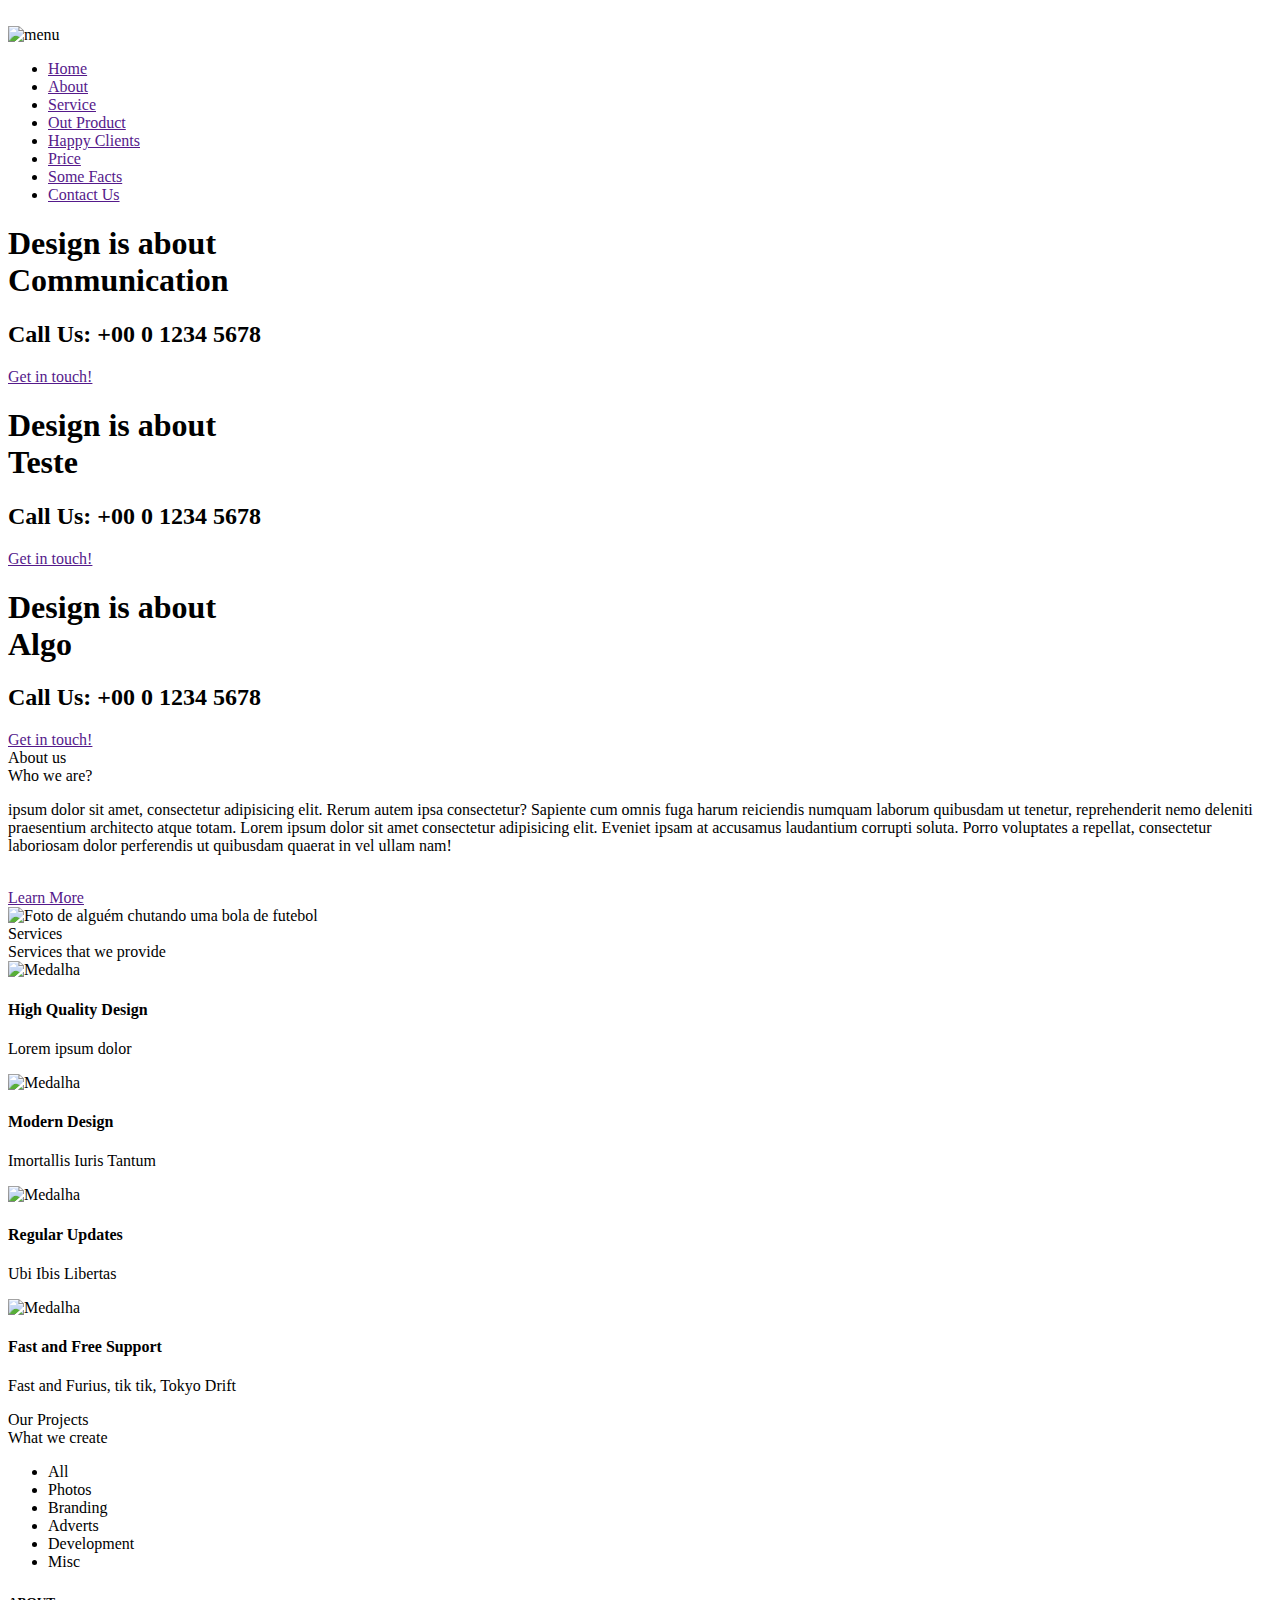
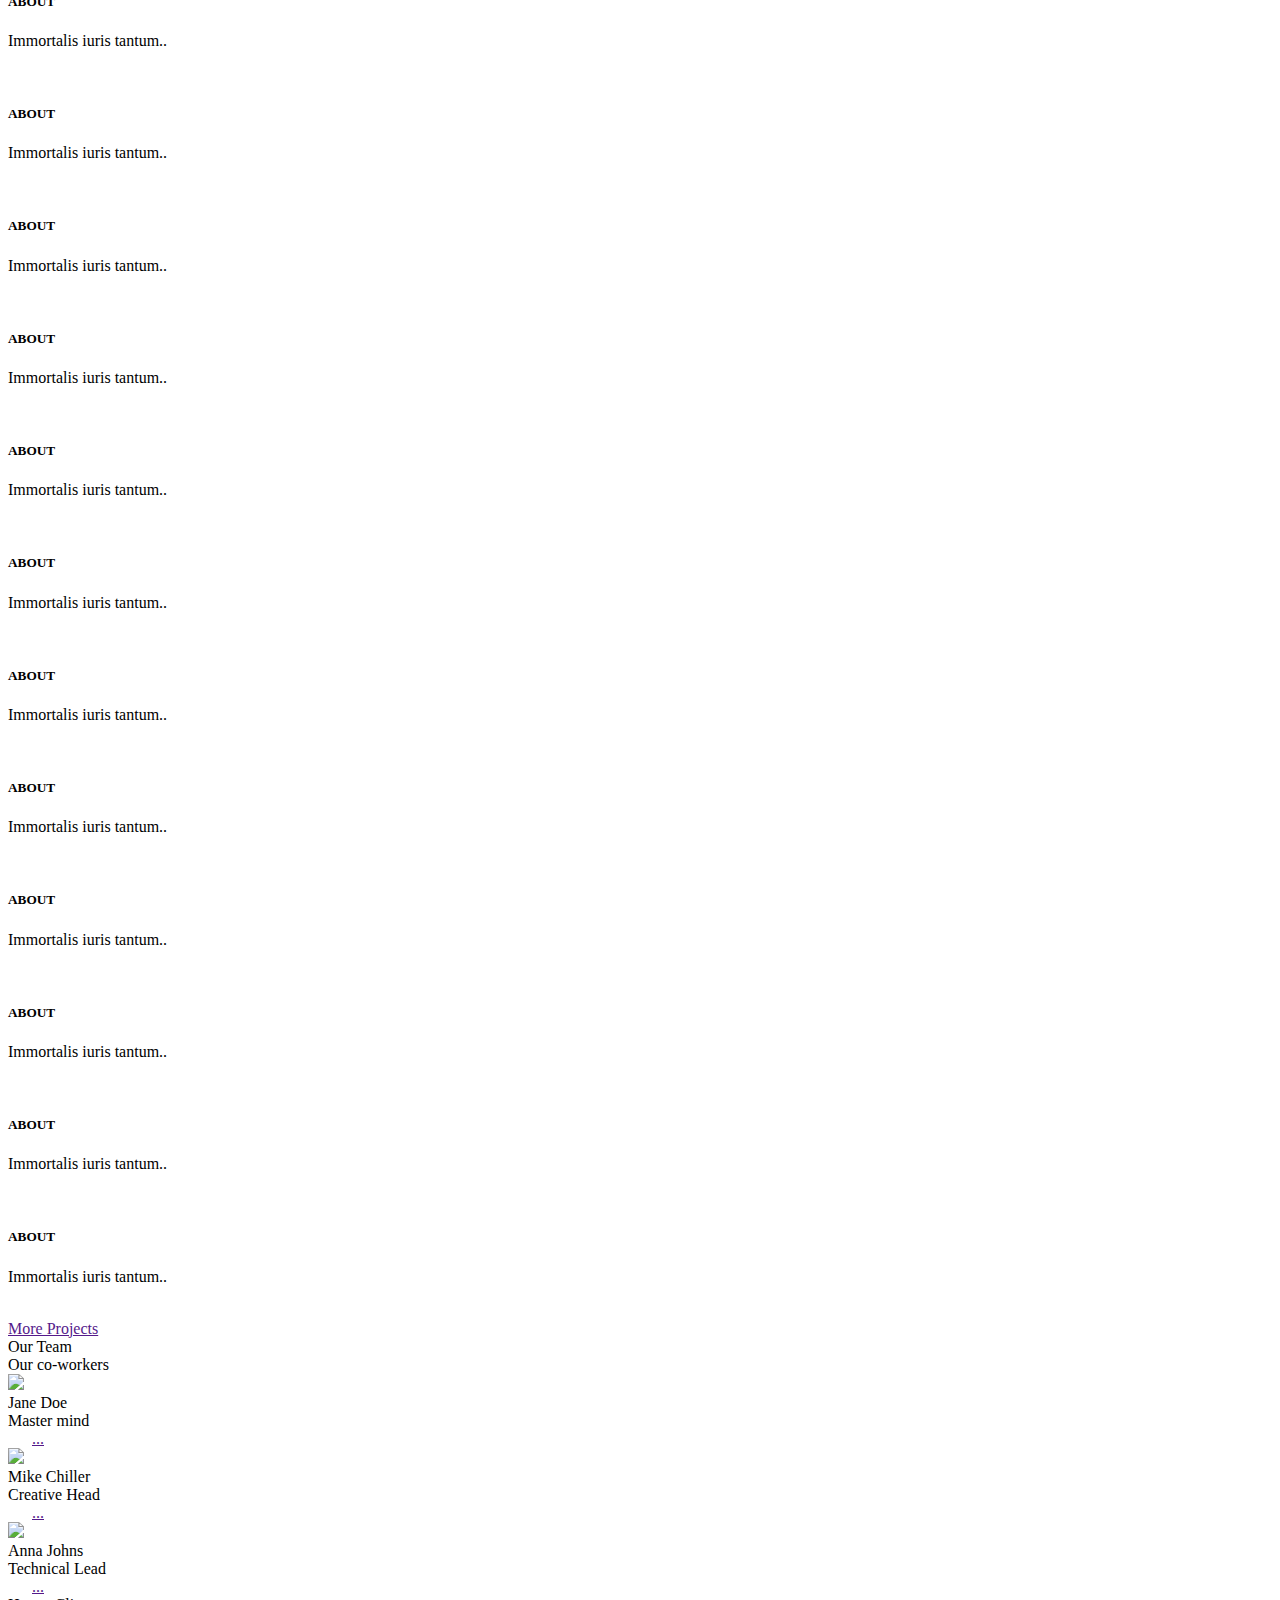
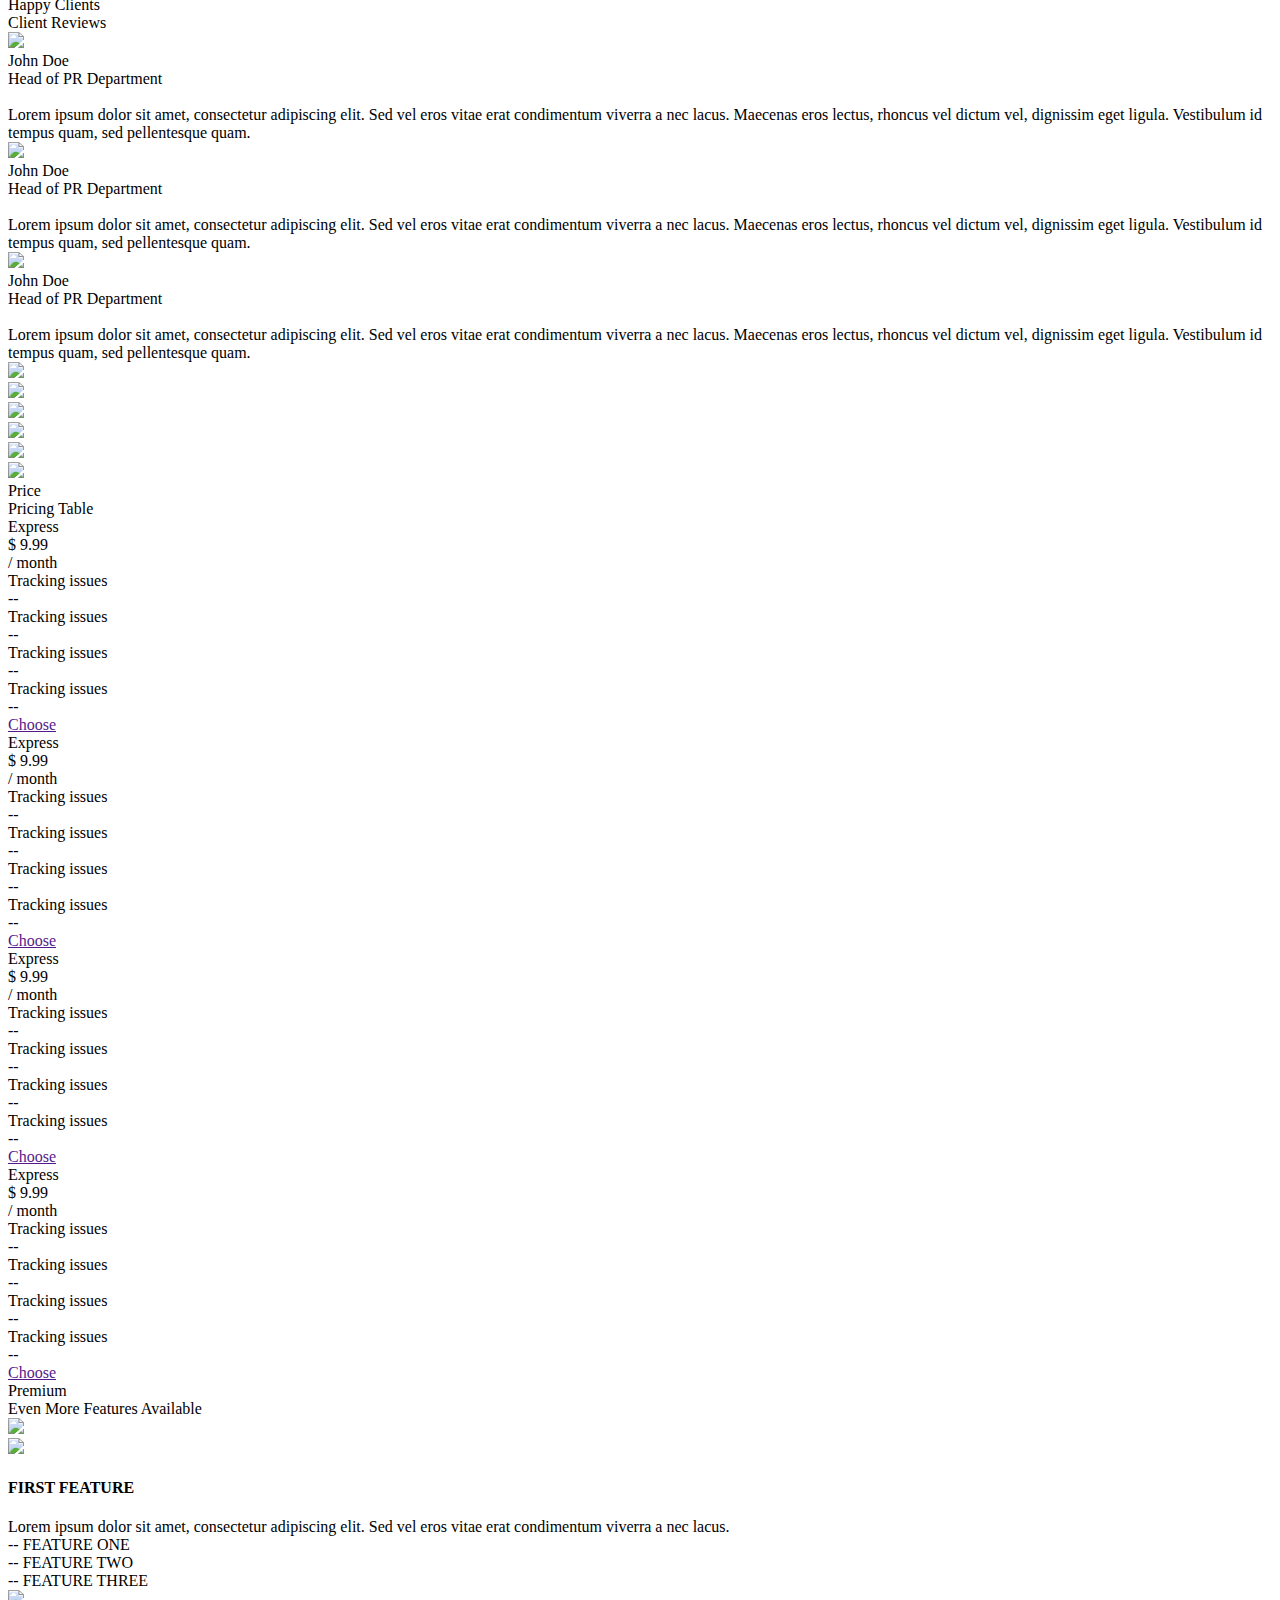
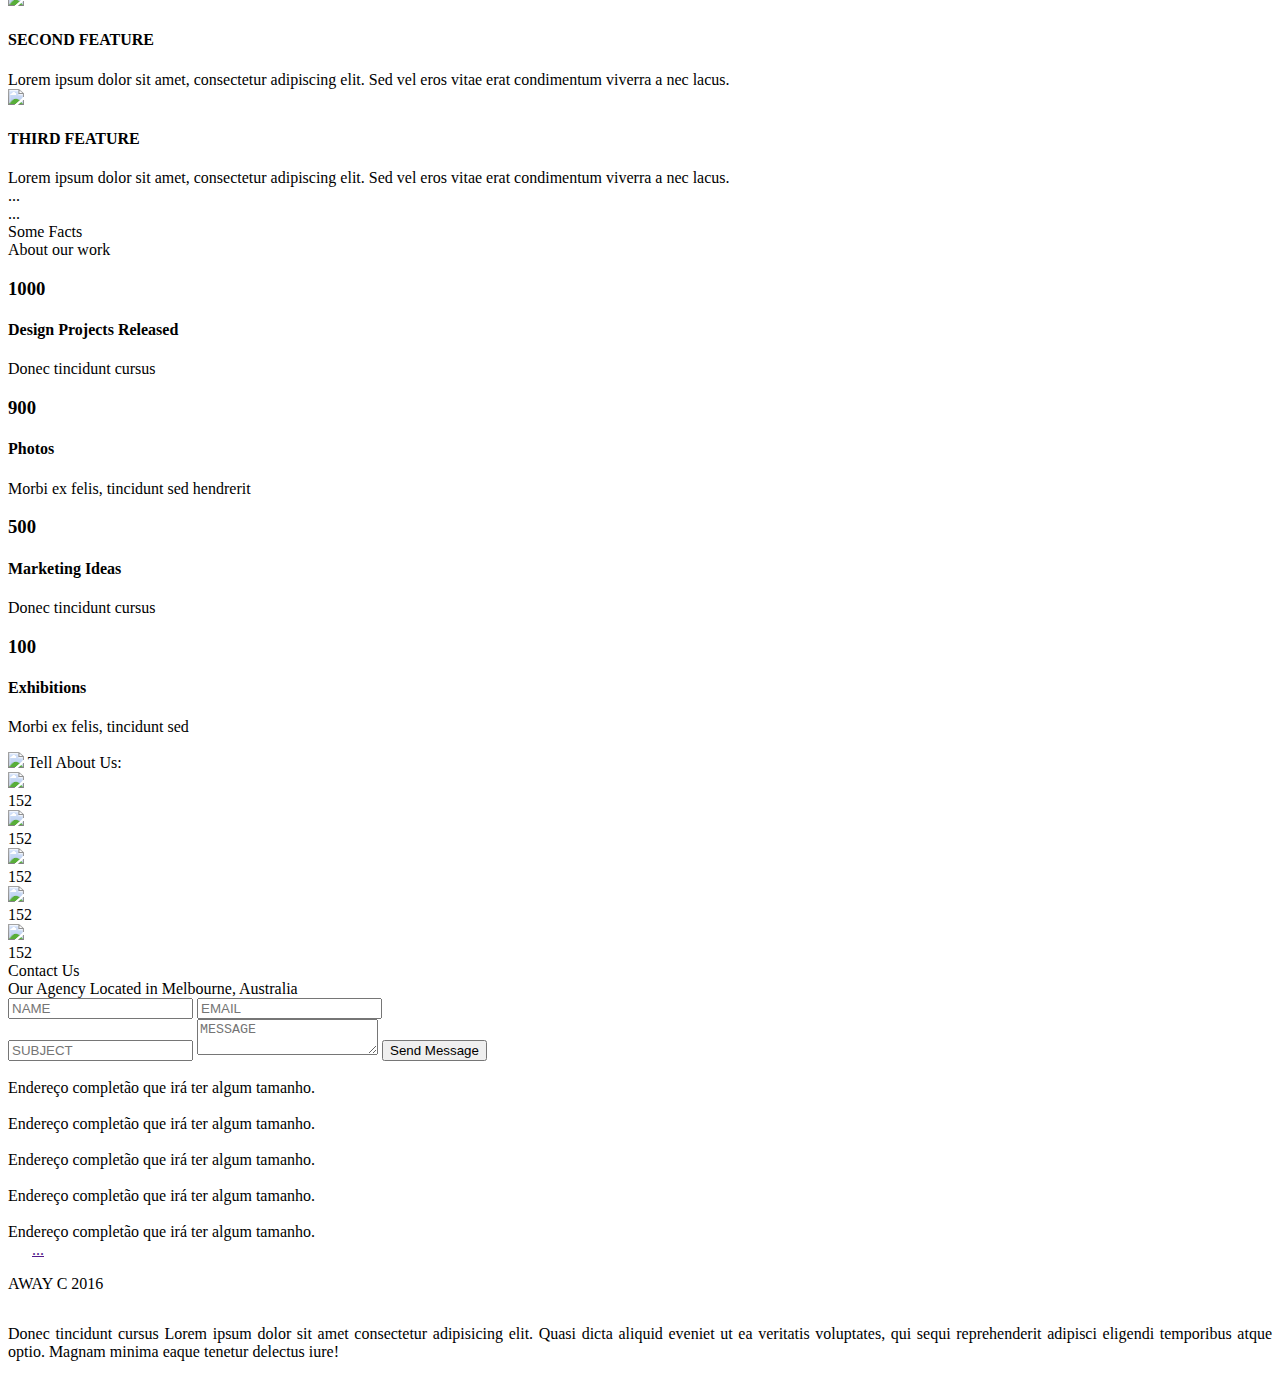
==== docs/index.html @ bd68efc0 "." ====
<!DOCTYPE html>
<html lang="PT-BR">

<head>
    <meta charset="UTF-8">
    <title>Awax</title>
    <meta name="viewport" content="width=device-width,minimum-scale=1,initial-scale=1">
    <link rel="preconnect" href="https://fonts.googleapis.com">
    <link rel="preconnect" href="https://fonts.gstatic.com" crossorigin>
    <link href="https://fonts.googleapis.com/css2?family=Montserrat:wght@300;400;600;700&display=swap" rel="stylesheet">
    <link rel="stylesheet" type="text/css" href="assets/css/style.css">
</head>

<body>

    <header>
        <div class="header">
            <div class="logo">
                <div class="logoimg">
                    <img src="assets/images/logolastofus.jpg" alt="">
                </div>
            </div>
            <div class="menu">
                <img class="menu-opener" src="assets/images/menu.png" alt="menu">
                <nav>
                    <ul>
                        <li class="active"><a href="">Home</a></li>
                        <li><a href="">About</a></li>
                        <li><a href="">Service</a></li>
                        <li><a href="">Out Product</a></li>
                        <li><a href="">Happy Clients</a></li>
                        <li><a href="">Price</a></li>
                        <li><a href="">Some Facts</a></li>
                        <li><a href="">Contact Us</a></li>
                    </ul>
                </nav>
            </div>
        </div>
    </header>

    <main>
        <section class="banner">
            <div class="sliders" style="margin-left: 0vw;">
                <div class="slide">
                    <div class="slidearea">
                        <h1>Design is about<br /><span>Communication</span></h1>
                        <h2>Call Us: +00 0 1234 5678</h2>
                        <a href="" class="button">Get in touch!</a>
                    </div>
                </div>
                <div class="slide">
                    <div class="slidearea">
                        <h1>Design is about<br /><span>Teste</span></h1>
                        <h2>Call Us: +00 0 1234 5678</h2>
                        <a href="" class="button">Get in touch!</a>
                    </div>
                </div>
                <div class="slide">
                    <div class="slidearea">
                        <h1>Design is about<br /><span>Algo</span></h1>
                        <h2>Call Us: +00 0 1234 5678</h2>
                        <a href="" class="button">Get in touch!</a>
                    </div>
                </div>
            </div>
            <div class="sliders-pointers">
                <div class="pointer active"></div>
                <div class="pointer"></div>
                <div class="pointer"></div>
            </div>
        </section>

        <section class="default light">
            <div class="section-title">About us</div>
            <div class="section-desc">Who we are?</div>
            <div class="section-body">
                <div class="section-aboutus">
                    <div class="section-aboutus--left">
                        <p>ipsum dolor sit amet, consectetur adipisicing elit. Rerum autem ipsa consectetur? Sapiente
                            cum omnis fuga harum reiciendis numquam laborum quibusdam ut tenetur, reprehenderit nemo
                            deleniti praesentium architecto atque totam. Lorem ipsum dolor sit amet consectetur
                            adipisicing elit. Eveniet ipsam at accusamus laudantium corrupti soluta. Porro voluptates a
                            repellat, consectetur laboriosam dolor perferendis ut quibusdam quaerat in vel ullam nam!
                        </p>
                        <br>
                        <a href="" class="button">Learn More</a>
                    </div>
                    <div class="section-aboutus--right">
                        <img src="midia/foto9.jpg" alt="Foto de alguém chutando uma bola de futebol">
                    </div>
                </div>
            </div>
        </section>

        <section class="default dark">
            <div class="section-title">Services</div>
            <div class="section-desc">Services that we provide</div>
            <div class="section-body">
                <div class="section-services">
                    <div class="section-service">
                        <img src="assets/images/medalha.png" alt="Medalha">
                        <h4>High Quality Design</h4>
                        <p>Lorem ipsum dolor</p>
                    </div>
                    <div class="section-service">
                        <img src="assets/images/estrela.png" alt="Medalha">
                        <h4>Modern Design</h4>
                        <p>Imortallis Iuris Tantum</p>
                    </div>
                    <div class="section-service">
                        <img src="assets/images/relogio.png" alt="Medalha">
                        <h4>Regular Updates</h4>
                        <p>Ubi Ibis Libertas</p>
                    </div>
                    <div class="section-service">
                        <img src="assets/images/balao.png" alt="Medalha">
                        <h4>Fast and Free Support</h4>
                        <p>Fast and Furius, tik tik, Tokyo Drift</p>
                    </div>
                </div>
            </div>
        </section>

        <section class="default light">
            <div class="section-title">Our Projects</div>
            <div class="section-desc">What we create</div>
            <div class="section-body">
                <div class="section-projects">
                    <div class="section-projects--filters">
                        <ul>
                            <li>All</li>
                            <li class="active">Photos</li>
                            <li>Branding</li>
                            <li>Adverts</li>
                            <li>Development</li>
                            <li>Misc</li>
                        </ul>
                    </div>
                    <div class="section-projects--photos">
                        <div class="section-projects--photo">
                            <div class="section-projects--photoarea">
                                <div class="section-projects--photoinfo">
                                    <h5>ABOUT</h5>
                                    <p>Immortalis iuris tantum..</p>
                                </div>
                                <img src="midia/foto1.jpg" alt="">
                            </div>
                        </div>
                        <div class="section-projects--photo">
                            <div class="section-projects--photoarea">
                                <div class="section-projects--photoinfo">
                                    <h5>ABOUT</h5>
                                    <p>Immortalis iuris tantum..</p>
                                </div>
                                <img src="midia/foto2.jpg" alt="">
                            </div>
                        </div>
                        <div class="section-projects--photo">
                            <div class="section-projects--photoarea">
                                <div class="section-projects--photoinfo">
                                    <h5>ABOUT</h5>
                                    <p>Immortalis iuris tantum..</p>
                                </div>
                                <img src="midia/foto3.jpg" alt="">
                            </div>
                        </div>
                        <div class="section-projects--photo">
                            <div class="section-projects--photoarea">
                                <div class="section-projects--photoinfo">
                                    <h5>ABOUT</h5>
                                    <p>Immortalis iuris tantum..</p>
                                </div>
                                <img src="midia/foto4.jpg" alt="">
                            </div>
                        </div>
                        <div class="section-projects--photo">
                            <div class="section-projects--photoarea">
                                <div class="section-projects--photoinfo">
                                    <h5>ABOUT</h5>
                                    <p>Immortalis iuris tantum..</p>
                                </div>
                                <img src="midia/foto5.jpg" alt="">
                            </div>
                        </div>
                        <div class="section-projects--photo">
                            <div class="section-projects--photoarea">
                                <div class="section-projects--photoinfo">
                                    <h5>ABOUT</h5>
                                    <p>Immortalis iuris tantum..</p>
                                </div>
                                <img src="midia/foto6.jpg" alt="">
                            </div>
                        </div>
                        <div class="section-projects--photo">
                            <div class="section-projects--photoarea">
                                <div class="section-projects--photoinfo">
                                    <h5>ABOUT</h5>
                                    <p>Immortalis iuris tantum..</p>
                                </div>
                                <img src="midia/foto7.jpg" alt="">
                            </div>
                        </div>
                        <div class="section-projects--photo">
                            <div class="section-projects--photoarea">
                                <div class="section-projects--photoinfo">
                                    <h5>ABOUT</h5>
                                    <p>Immortalis iuris tantum..</p>
                                </div>
                                <img src="midia/foto1.jpg" alt="">
                            </div>
                        </div>
                        <div class="section-projects--photo">
                            <div class="section-projects--photoarea">
                                <div class="section-projects--photoinfo">
                                    <h5>ABOUT</h5>
                                    <p>Immortalis iuris tantum..</p>
                                </div>
                                <img src="midia/foto2.jpg" alt="">
                            </div>
                        </div>
                        <div class="section-projects--photo">
                            <div class="section-projects--photoarea">
                                <div class="section-projects--photoinfo">
                                    <h5>ABOUT</h5>
                                    <p>Immortalis iuris tantum..</p>
                                </div>
                                <img src="midia/foto3.jpg" alt="">
                            </div>
                        </div>
                        <div class="section-projects--photo">
                            <div class="section-projects--photoarea">
                                <div class="section-projects--photoinfo">
                                    <h5>ABOUT</h5>
                                    <p>Immortalis iuris tantum..</p>
                                </div>
                                <img src="midia/foto4.jpg" alt="">
                            </div>
                        </div>
                        <div class="section-projects--photo">
                            <div class="section-projects--photoarea">
                                <div class="section-projects--photoinfo">
                                    <h5>ABOUT</h5>
                                    <p>Immortalis iuris tantum..</p>
                                </div>
                                <img src="midia/foto5.jpg" alt="">
                            </div>
                        </div>
                    </div>
                    <a href="" class="button">More Projects</a>
                </div>
            </div>
        </section>

        <section class="default dark bg-team">
            <div class="section-team-area">
                <div class="section-title">Our Team</div>
                <div class="section-desc">Our co-workers</div>
                <div class="section-body">

                    <div class="section-team">
                        <div class="sliders" style="margin-left: 0vw;">
                            <div class="slide">
                                <div class="slidearea">
                                    <img class="section-team-avatar" src="midia/mulher1.png" />
                                    <div class="section-team-name">Jane Doe</div>
                                    <div class="section-team-role">Master mind</div>
                                    <div class="section-team-social">
                                        <a href=""><img src="assets/images/facebook.png" alt=""></a>
                                        <a href=""><img src="assets/images/googleplus.png" alt=""></a>
                                        <a href=""><img src="assets/images/linkedin.png" alt=""></a>
                                        <a href=""><img src="assets/images/pinterest.png" alt=""></a>
                                        <a href=""><img src="assets/images/twitter.png" alt=""></a>
                                        <a href=""><img src="assets/images/googleplus.png" alt=""></a>
                                        <a href="">...</a>
                                    </div>
                                </div>
                            </div>
                            <div class="slide">
                                <div class="slidearea">
                                    <img class="section-team-avatar" src="midia/homem1.png" />
                                    <div class="section-team-name">Mike Chiller</div>
                                    <div class="section-team-role">Creative Head</div>
                                    <div class="section-team-social">
                                        <a href=""><img src="assets/images/facebook.png" alt=""></a>
                                        <a href=""><img src="assets/images/googleplus.png" alt=""></a>
                                        <a href=""><img src="assets/images/linkedin.png" alt=""></a>
                                        <a href=""><img src="assets/images/pinterest.png" alt=""></a>
                                        <a href=""><img src="assets/images/twitter.png" alt=""></a>
                                        <a href=""><img src="assets/images/googleplus.png" alt=""></a>
                                        <a href="">...</a>
                                    </div>
                                </div>
                            </div>
                            <div class="slide">
                                <div class="slidearea">
                                    <img class="section-team-avatar" src="midia/mulher2.png" />
                                    <div class="section-team-name">Anna Johns</div>
                                    <div class="section-team-role">Technical Lead</div>
                                    <div class="section-team-social">
                                        <a href=""><img src="assets/images/facebook.png" alt=""></a>
                                        <a href=""><img src="assets/images/googleplus.png" alt=""></a>
                                        <a href=""><img src="assets/images/linkedin.png" alt=""></a>
                                        <a href=""><img src="assets/images/pinterest.png" alt=""></a>
                                        <a href=""><img src="assets/images/twitter.png" alt=""></a>
                                        <a href=""><img src="assets/images/googleplus.png" alt=""></a>
                                        <a href="">...</a>
                                    </div>
                                </div>
                            </div>
                        </div>
                    </div>
                    <div class="sliders-pointers">
                        <div class="pointer active"></div>
                        <div class="pointer"></div>
                        <div class="pointer"></div>
                    </div>

                </div>
            </div>
        </section>

        <section class="default light testimonials">
            <div class="section-title">Happy Clients</div>
            <div class="section-desc">Client Reviews</div>
            <div class="section-body">
                <div class="section-testimonials">
                    <div class="sliders" style="margin-left: 0vw;">
                        <div class="slide">
                            <div class="slidearea">
                                <img class="section-team-avatar" src="midia/homem2.png" />
                                <div class="section-team-name">John Doe</div>
                                <div class="section-team-role">Head of PR Department</div>
                                <img src="assets/images/quote.png" alt="" class="section-testimonials--quoteimg">
                                <div class="section-testimonials--quote">Lorem ipsum dolor sit amet, consectetur adipiscing elit. Sed vel eros vitae erat condimentum viverra a nec lacus. Maecenas eros lectus, rhoncus vel dictum vel, dignissim eget ligula. Vestibulum id tempus quam, sed pellentesque quam.</div>
                            </div>
                        </div>
                        <div class="slide">
                            <div class="slidearea">
                                <img class="section-team-avatar" src="midia/homem2.png" />
                                <div class="section-team-name">John Doe</div>
                                <div class="section-team-role">Head of PR Department</div>
                                <img src="assets/images/quote.png" alt="" class="section-testimonials--quoteimg">
                                <div class="section-testimonials--quote">Lorem ipsum dolor sit amet, consectetur adipiscing elit. Sed vel eros vitae erat condimentum viverra a nec lacus. Maecenas eros lectus, rhoncus vel dictum vel, dignissim eget ligula. Vestibulum id tempus quam, sed pellentesque quam.</div>
                            </div>
                        </div>
                        <div class="slide">
                            <div class="slidearea">
                                <img class="section-team-avatar" src="midia/homem2.png" />
                                <div class="section-team-name">John Doe</div>
                                <div class="section-team-role">Head of PR Department</div>
                                <img src="assets/images/quote.png" alt="" class="section-testimonials--quoteimg">
                                <div class="section-testimonials--quote">Lorem ipsum dolor sit amet, consectetur adipiscing elit. Sed vel eros vitae erat condimentum viverra a nec lacus. Maecenas eros lectus, rhoncus vel dictum vel, dignissim eget ligula. Vestibulum id tempus quam, sed pellentesque quam.</div>
                            </div>
                        </div>
                    </div>
                    <div class="sliders-pointers">
                        <div class="pointer active"></div>
                        <div class="pointer"></div>
                        <div class="pointer"></div>
                    </div>
                </div>
            </div>
        </section>

        <section class="default section-companies">
            <div class="section-body">
                <div class="section-companies--area">
                    <div class="section-company">
                        <img src="midia/empresa1.png" />
                    </div>
                    <div class="section-company">
                        <img src="midia/empresa2.png" />
                    </div>
                    <div class="section-company">
                        <img src="midia/empresa3.png" />
                    </div>
                    <div class="section-company">
                        <img src="midia/empresa4.png" />
                    </div>
                    <div class="section-company">
                        <img src="midia/empresa5.png" />
                    </div>
                    <div class="section-company">
                        <img src="midia/empresa6.png" />
                    </div>
                </div>
            </div>
        </section>
    
        <section class="default light">
            <div class="section-title">Price</div>
            <div class="section-desc">Pricing Table</div>
            <div class="section-body">
                <div class="section-price">
                        <div class="section-price--item">
                            <div class="section-price--item-name">Express</div>
                            <div class="section-price--item-money">$ 9.99</div>
                            <div class="section-price--item-period">/ month</div>
                            <div class="section-price--item-point">Tracking issues<br/>--</div>
                            <div class="section-price--item-point">Tracking issues<br/>--</div>
                            <div class="section-price--item-point">Tracking issues<br/>--</div>
                            <div class="section-price--item-point">Tracking issues<br/>--</div>
                            <a href="" class="button button--dark">Choose</a>
                        </div>
                        <div class="section-price--item">
                            <div class="section-price--item-name">Express</div>
                            <div class="section-price--item-money">$ 9.99</div>
                            <div class="section-price--item-period">/ month</div>
                            <div class="section-price--item-point">Tracking issues<br/>--</div>
                            <div class="section-price--item-point">Tracking issues<br/>--</div>
                            <div class="section-price--item-point">Tracking issues<br/>--</div>
                            <div class="section-price--item-point">Tracking issues<br/>--</div>
                            <a href="" class="button button--dark">Choose</a>
                        </div>
                        <div class="section-price--item">
                            <div class="section-price--item-name">Express</div>
                            <div class="section-price--item-money">$ 9.99</div>
                            <div class="section-price--item-period">/ month</div>
                            <div class="section-price--item-point">Tracking issues<br/>--</div>
                            <div class="section-price--item-point">Tracking issues<br/>--</div>
                            <div class="section-price--item-point">Tracking issues<br/>--</div>
                            <div class="section-price--item-point">Tracking issues<br/>--</div>
                            <a href="" class="button button--dark">Choose</a>
                        </div>
                        <div class="section-price--item">
                            <div class="section-price--item-name">Express</div>
                            <div class="section-price--item-money">$ 9.99</div>
                            <div class="section-price--item-period">/ month</div>
                            <div class="section-price--item-point">Tracking issues<br/>--</div>
                            <div class="section-price--item-point">Tracking issues<br/>--</div>
                            <div class="section-price--item-point">Tracking issues<br/>--</div>
                            <div class="section-price--item-point">Tracking issues<br/>--</div>
                            <a href="" class="button button--dark">Choose</a>
                        </div>
                </div>
            </div>
        </section>
    
        <section class="default light premium">
            <div class="section-title">Premium</div>
            <div class="section-desc">Even More Features Available</div>
            <div class="section-body">
                <div class="section-premium">
                    <div class="sliders" style="margin-left:0;">
                        <div class="slide">
                            <div class="slidearea">
                                <div class="section-premium--left">
                                    <img src="midia/livros.png" />
                                </div>
                                <div class="section-premium--right">
                                        <div class="section-premium--item">
                                            <img src="assets/images/check.png" />
                                            <div>
                                                <h4>FIRST FEATURE</h4>
                                                Lorem ipsum dolor sit amet, consectetur adipiscing elit. Sed vel eros vitae erat condimentum viverra a nec lacus.<br/>
                                                -- FEATURE ONE<br/>
                                                -- FEATURE TWO<br/>
                                                -- FEATURE THREE
                                            </div>
                                        </div>
                                        <div class="section-premium--item">
                                            <img src="assets/images/check.png" />
                                            <div>
                                                <h4>SECOND FEATURE</h4>
                                                Lorem ipsum dolor sit amet, consectetur adipiscing elit. Sed vel eros vitae erat condimentum viverra a nec lacus.
                                            </div>
                                        </div>
                                        <div class="section-premium--item">
                                            <img src="assets/images/check.png" />
                                            <div>
                                                <h4>THIRD FEATURE</h4>
                                                Lorem ipsum dolor sit amet, consectetur adipiscing elit. Sed vel eros vitae erat condimentum viverra a nec lacus.
                                            </div>
                                        </div>
                                </div>
                            </div>
                        </div><div class="slide">
                            <div class="slidearea">
                                ...
                            </div>
                        </div><div class="slide">
                            <div class="slidearea">
                                ...
                            </div>
                        </div>
                    </div>
                    <div class="sliders-pointers">
                        <div class="pointer active"></div>
                        <div class="pointer"></div>
                        <div class="pointer"></div>
                    </div>
                </div>
            </div>
        </section>
    
        <section class="default dark">
            <div class="section-title">Some Facts</div>
            <div class="section-desc">About our work</div>
            <div class="section-body">
                <div class="section-facts">
                    <div class="section-fact">
                        <h3>1000</h3>
                        <div class="section-fact-line"></div>
                        <h4>Design Projects Released</h4>
                        <p>Donec tincidunt cursus</p>
                    </div>
                    <div class="section-fact">
                        <h3>900</h3>
                        <div class="section-fact-line"></div>
                        <h4>Photos</h4>
                        <p>Morbi ex felis, tincidunt sed hendrerit</p>
                    </div>
                    <div class="section-fact">
                        <h3>500</h3>
                        <div class="section-fact-line"></div>
                        <h4>Marketing Ideas</h4>
                        <p>Donec tincidunt cursus</p>
                    </div>
                    <div class="section-fact">
                        <h3>100</h3>
                        <div class="section-fact-line"></div>
                        <h4>Exhibitions</h4>
                        <p>Morbi ex felis, tincidunt sed</p>
                    </div>
                </div>
            </div>
        </section>
    
        <section class="section-share">
            <div class="section-share--legend">
                <img src="assets/images/share.png" />
                Tell About Us:
            </div>
            <div class="section-share--item">
                <div class="section-share--icon twitter">
                    <img src="assets/images/twitter.png" />
                </div>
                152
            </div>
            <div class="section-share--item">
                <div class="section-share--icon linkedin">
                    <img src="assets/images/linkedin.png" />
                </div>
                152
            </div>
            <div class="section-share--item">
                <div class="section-share--icon facebook">
                    <img src="assets/images/facebook.png" />
                </div>
                152
            </div>
            <div class="section-share--item">
                <div class="section-share--icon googleplus">
                    <img src="assets/images/googleplus.png" />
                </div>
                152
            </div>
            <div class="section-share--item">
                <div class="section-share--icon pinterest">
                    <img src="assets/images/pinterest.png" />
                </div>
                152
            </div>
        </section>
    
        <section class="default light">
            <div class="section-title">Contact Us</div>
            <div class="section-desc">Our Agency Located in Melbourne, Australia</div>
            <div class="section-body">
                <div class="section-contact">
                    <form method="POST">
                        <div class="section-contact--split">
                            <input type="text" name="name" placeholder="NAME" />
                            <input type="text" name="name" placeholder="EMAIL" />
                        </div>
                        <input type="text" name="name" placeholder="SUBJECT" />
                        <textarea name="message" placeholder="MESSAGE"></textarea>
                        <input type="submit" value="Send Message" class="button" />
                    </form>
                </div>
            </div>
        </section>

        <section class="section-map">
            <div class="section-map--area">
                <div class="section-map--info">
                    <div class="section-map--info-item">
                        <div class="section-map--info-item-img">
                            <img src="assets/images/carta.png" alt="">
                        </div>
                        Endereço completão que irá ter algum tamanho.
                    </div>
                    <div class="section-map--info-item">
                        <div class="section-map--info-item-img">
                            <img src="assets/images/localizacao.png" alt="">
                        </div>
                        Endereço completão que irá ter algum tamanho.
                    </div>
                    <div class="section-map--info-item">
                        <div class="section-map--info-item-img">
                            <img src="assets/images/telefone.png" alt="">
                        </div>
                        Endereço completão que irá ter algum tamanho.
                    </div>
                    <div class="section-map--info-item">
                        <div class="section-map--info-item-img">
                            <img src="assets/images/arroba.png" alt="">
                        </div>
                        Endereço completão que irá ter algum tamanho.
                    </div>
                    <div class="section-map--info-item">
                        <div class="section-map--info-item-img">
                            <img src="assets/images/web.png" alt="">
                        </div>
                        Endereço completão que irá ter algum tamanho.
                    </div>
                </div>
            </div>
        </section>

        <section class="default dark">
            <div class="section-body">
                <div class="section-facts">
                    <div class="section-fact" style="display: flex; flex-direction: column; justify-content: space-between;;">
                        <div class="section-team-social">
                            <a href=""><img src="assets/images/facebook.png" alt=""></a>
                            <a href=""><img src="assets/images/googleplus.png" alt=""></a>
                            <a href=""><img src="assets/images/linkedin.png" alt=""></a>
                            <a href=""><img src="assets/images/pinterest.png" alt=""></a>
                            <a href=""><img src="assets/images/twitter.png" alt=""></a>
                            <a href=""><img src="assets/images/googleplus.png" alt=""></a>
                            <a href="">...</a>
                        </div>
                        <p style="text-align: start;">AWAY C 2016</p>
                    </div>
                    <div class="section-fact" style="text-align: justify; align-items: center;">
                        <p>Donec tincidunt cursus Lorem ipsum dolor sit amet consectetur adipisicing elit. Quasi dicta aliquid eveniet ut ea veritatis voluptates, qui sequi reprehenderit adipisci eligendi temporibus atque optio. Magnam minima eaque tenetur delectus iure!</p>
                    </div>
                </div>
            </div>
        </section>


    </main>

    <footer>

    </footer>

</body>

</html>
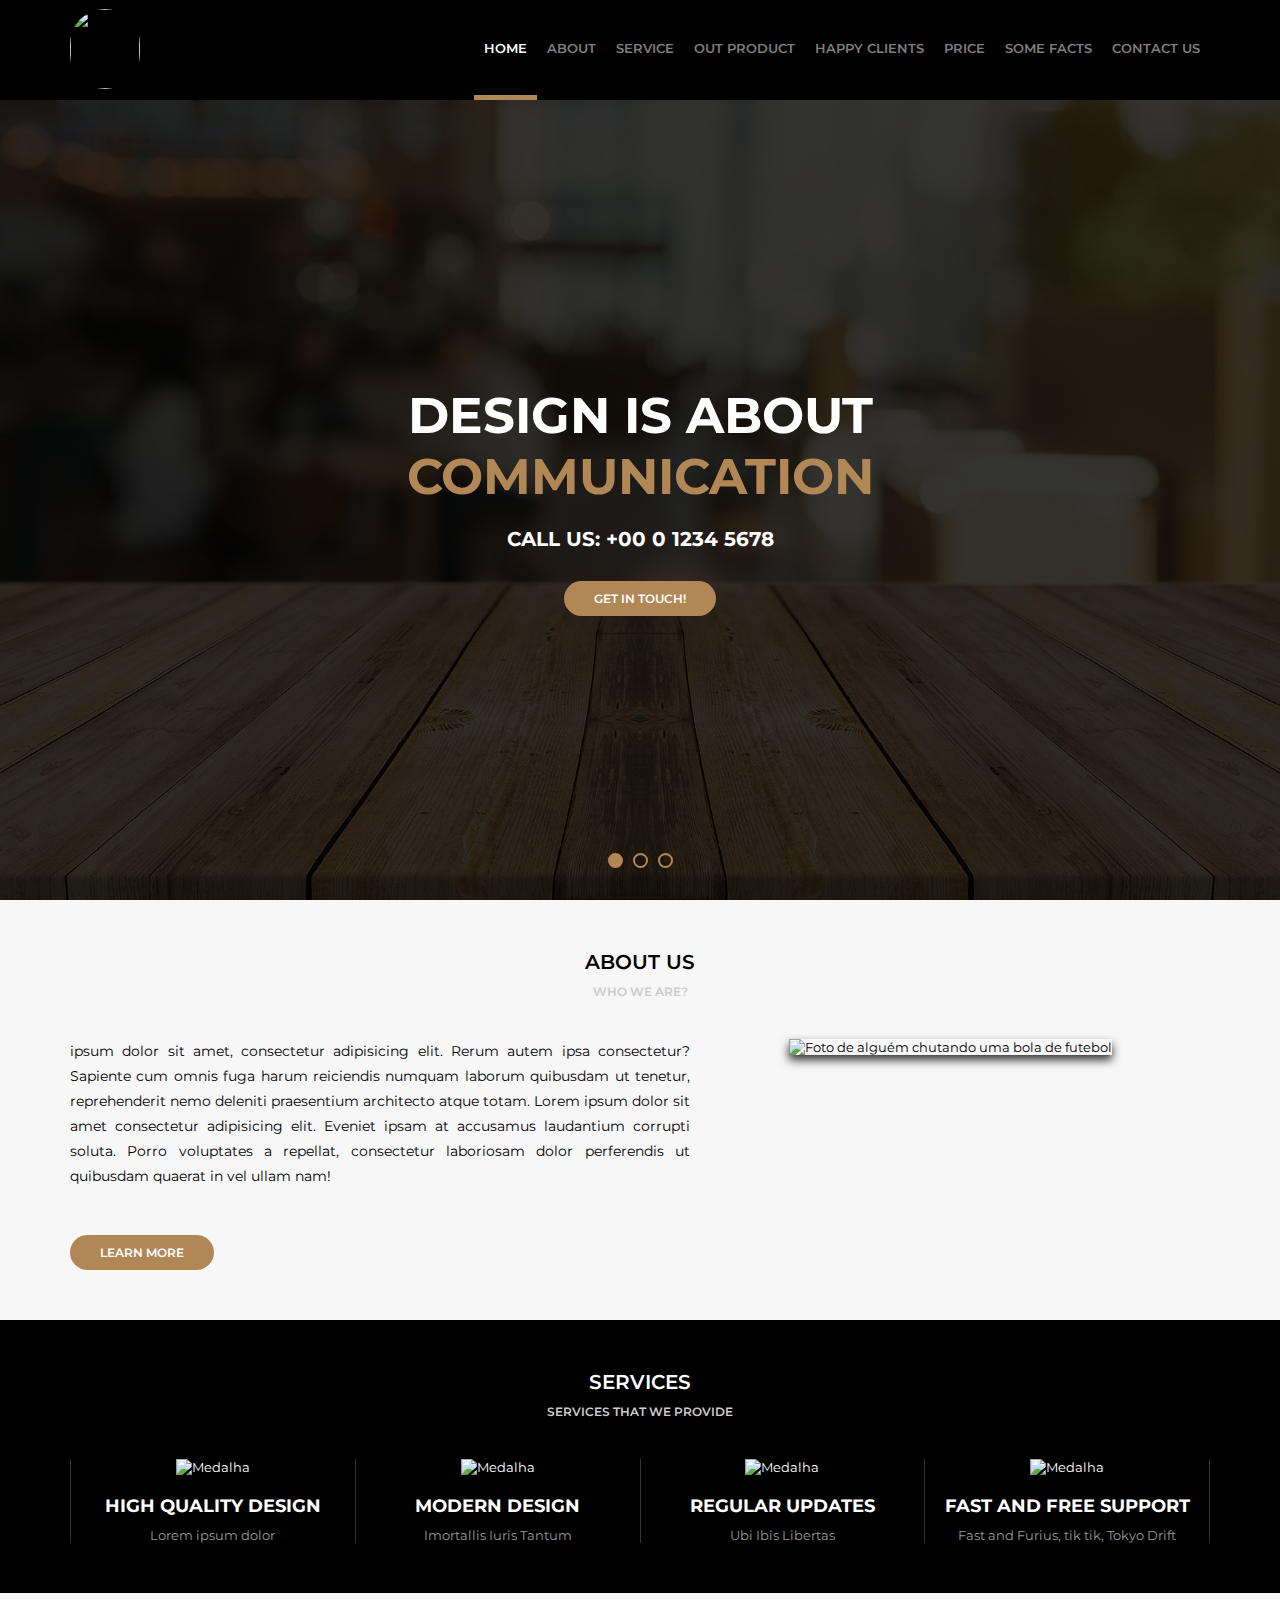
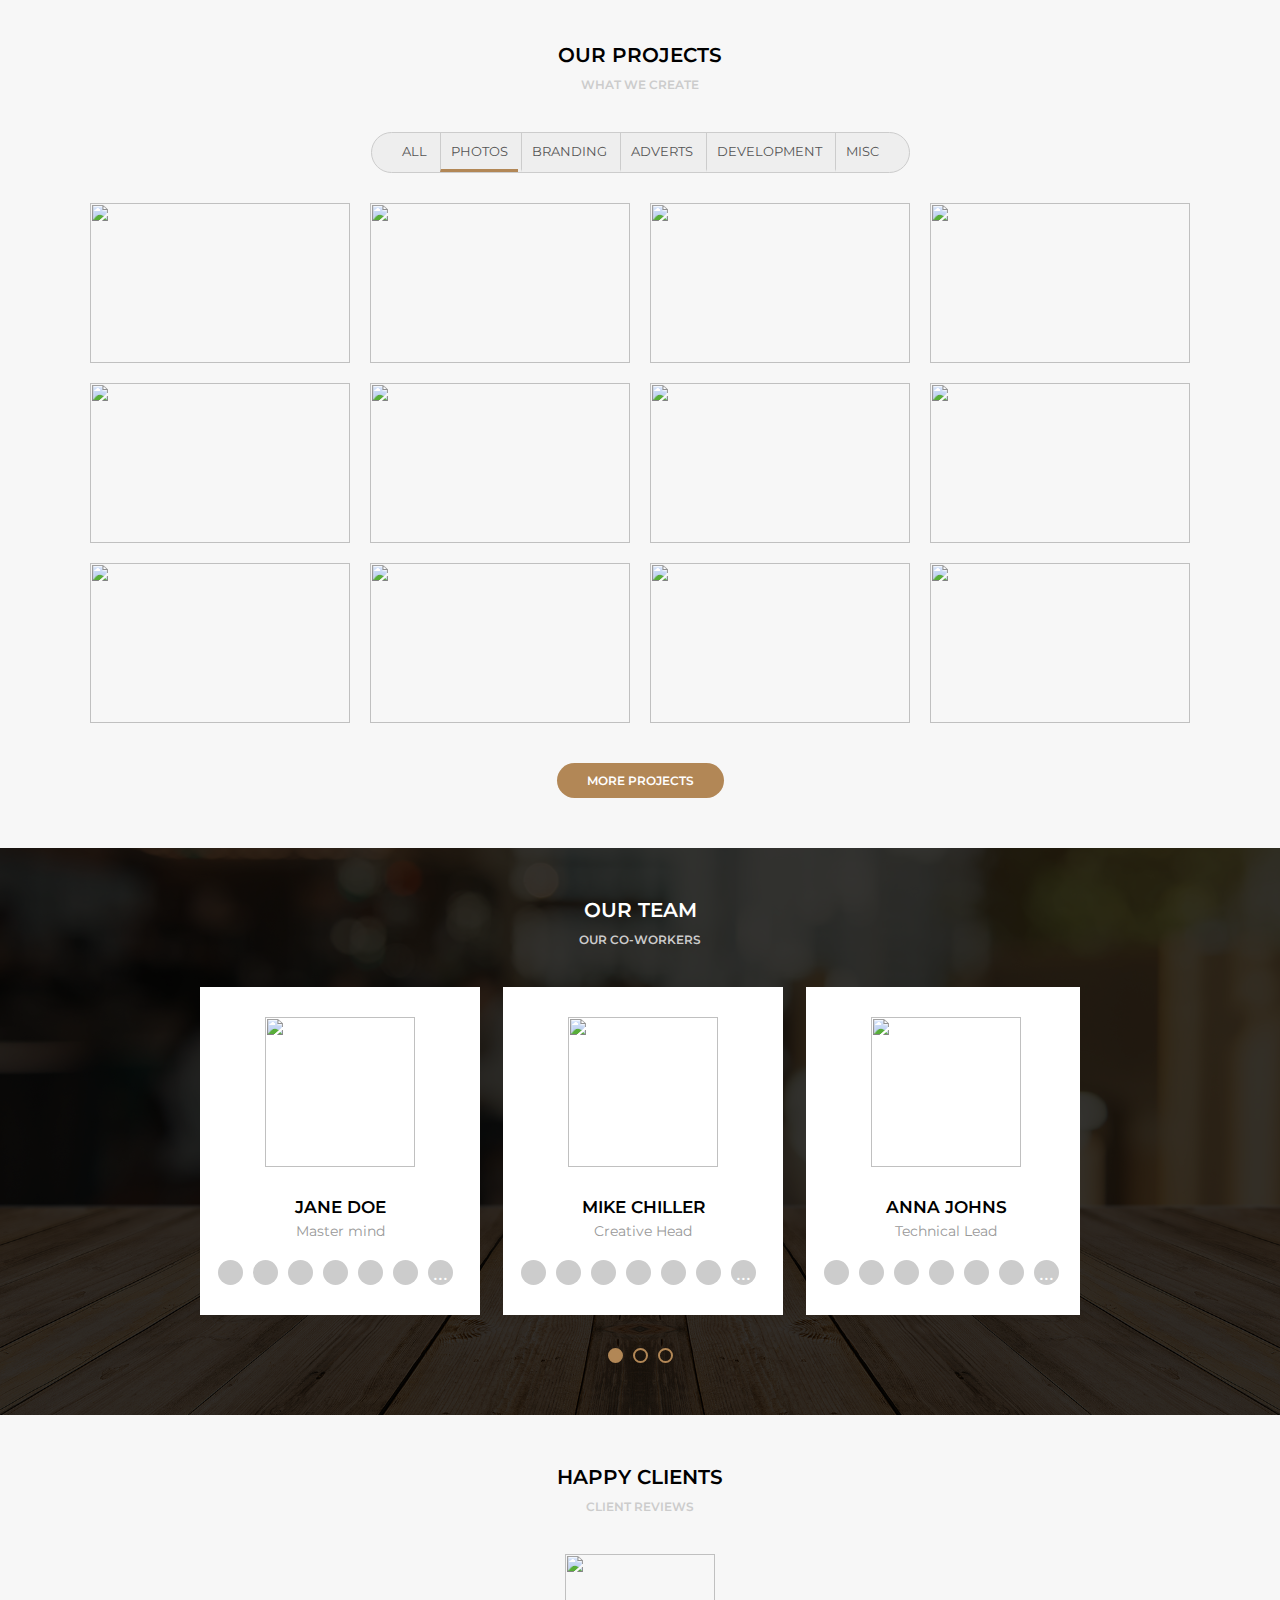
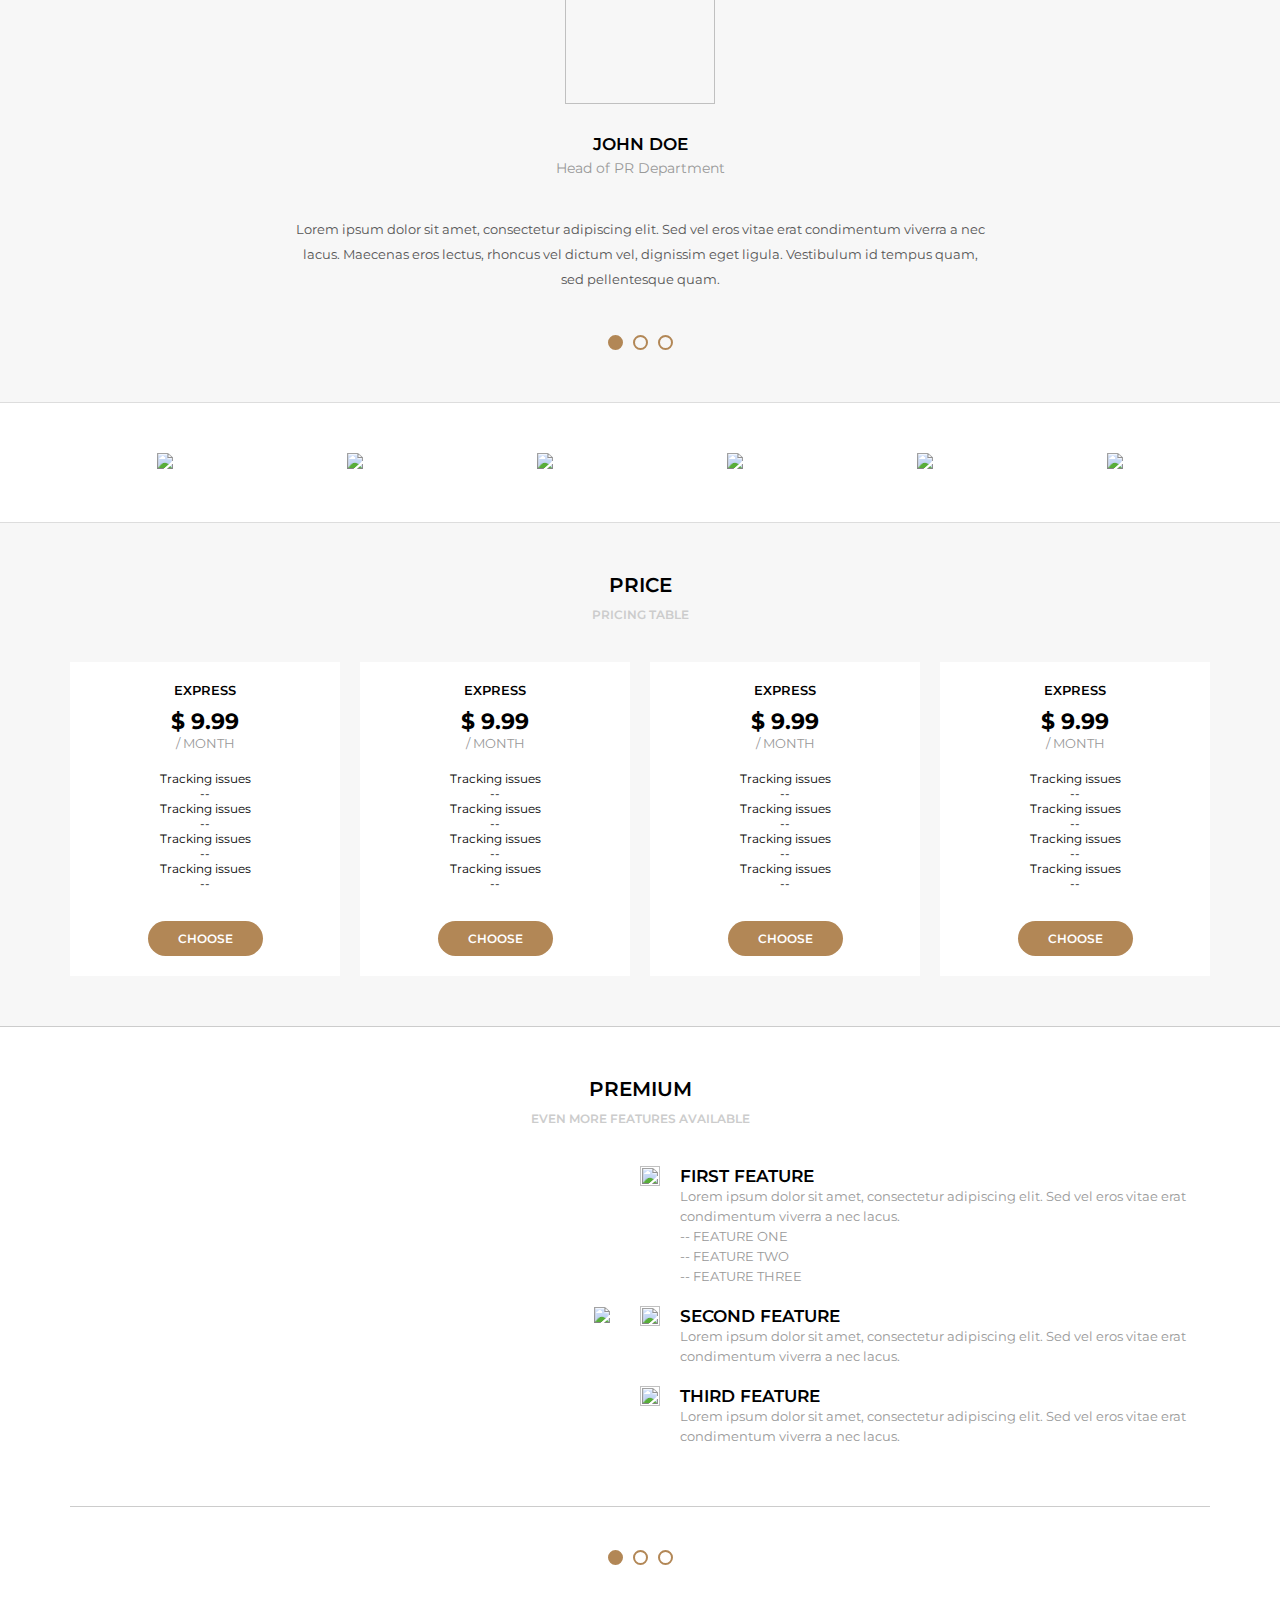
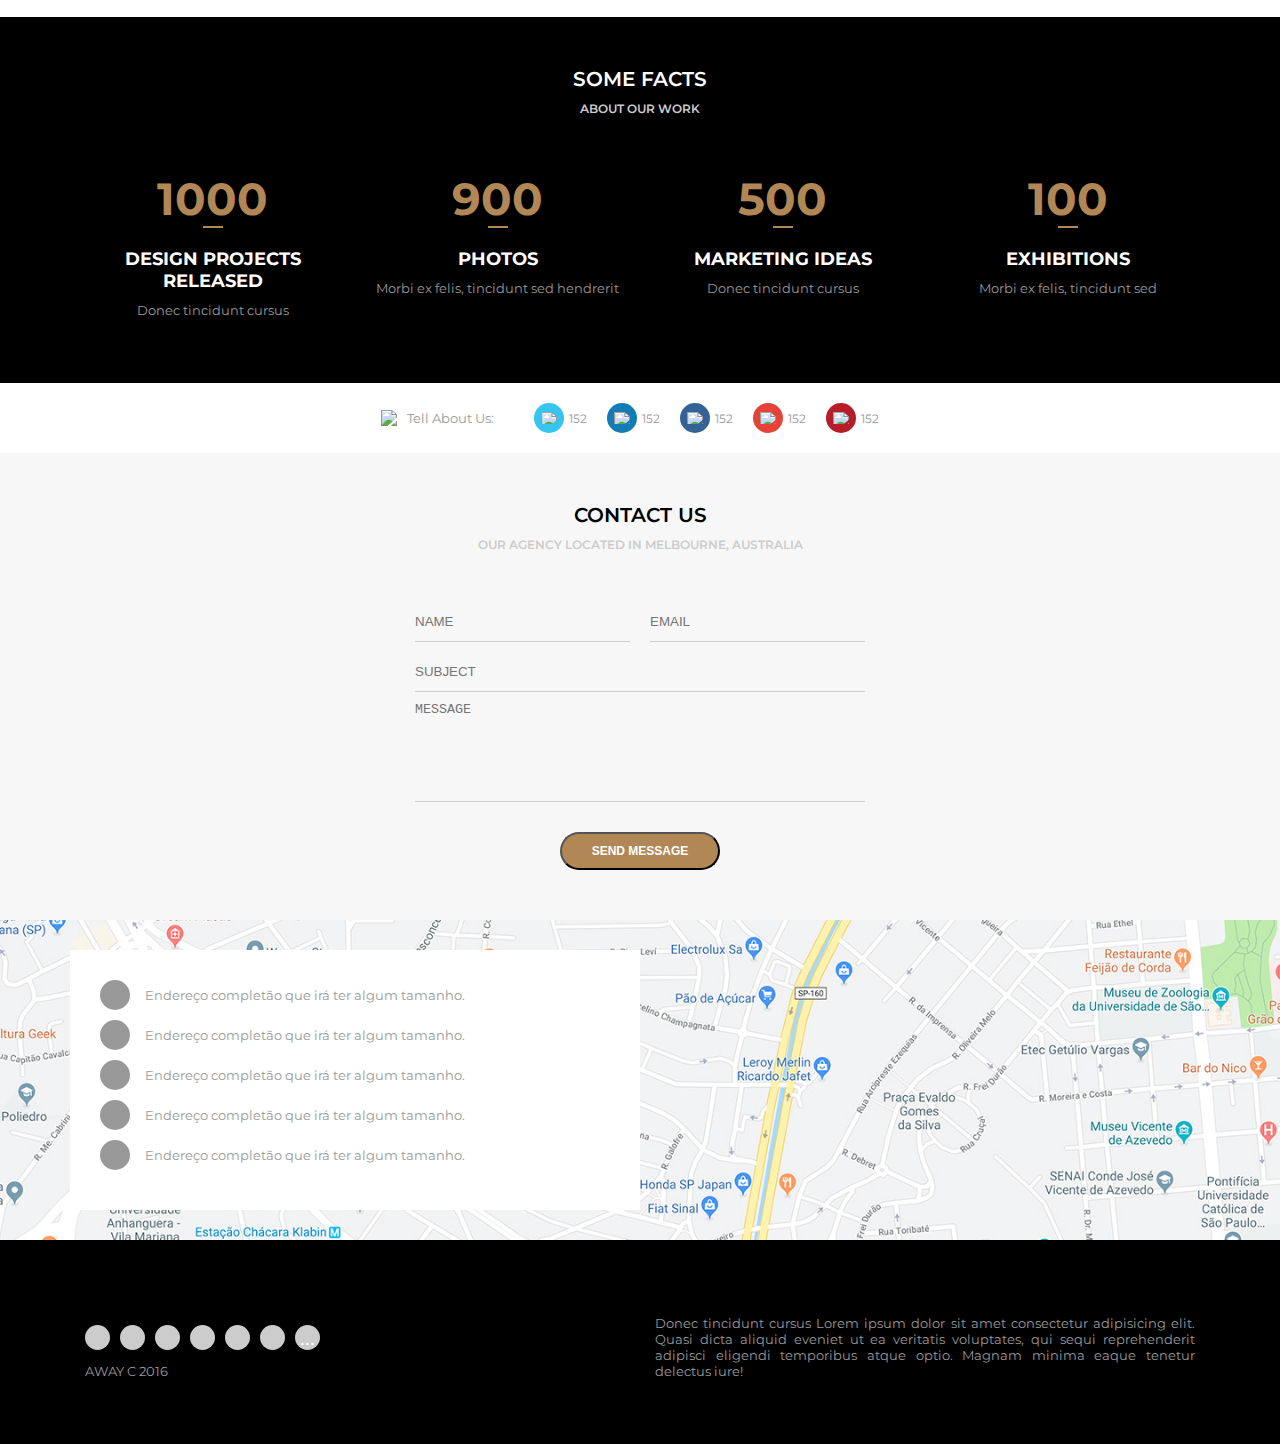
==== commit c2753c9e: "correção de localização do css." ====
--- a/docs/index.html
+++ b/docs/index.html
@@ -8,7 +8,7 @@
     <link rel="preconnect" href="https://fonts.googleapis.com">
     <link rel="preconnect" href="https://fonts.gstatic.com" crossorigin>
     <link href="https://fonts.googleapis.com/css2?family=Montserrat:wght@300;400;600;700&display=swap" rel="stylesheet">
-    <link rel="stylesheet" type="text/css" href="assets/css/style.css">
+    <link rel="stylesheet" type="text/css" href="../assets/css/style.css">
 </head>
 
 <body>
--- a/assets/css/style.css
+++ b/assets/css/style.css
@@ -0,0 +1,1007 @@
+* {
+  margin: 0;
+  padding: 0;
+  box-sizing: border-box;
+}
+
+body {
+  font-family: "Montserrat", Arial, Helvetica, sans-serif;
+  font-size: 13px;
+  overflow-x: hidden;
+}
+
+/* Header */
+
+header {
+  height: 100px;
+  background-color: #000;
+  color: #fff;
+}
+
+.header {
+  max-width: 1140px;
+  height: 100px;
+  margin: auto;
+  display: flex;
+  align-items: center;
+}
+
+.logo {
+  width: 100px;
+}
+
+.logoimg img {
+  width: 70px;
+  height: 80px;
+  border-radius: 100px;
+}
+
+.menu-opener {
+  display: none;
+}
+
+.menu {
+  flex: 1;
+  display: flex;
+  justify-content: flex-end;
+}
+
+.menu ul,
+.menu li {
+  list-style: none;
+}
+
+.menu ul {
+  display: flex;
+}
+
+.menu li a {
+  color: #807e7e;
+  text-transform: uppercase;
+  font-weight: 600;
+  text-decoration: none;
+  padding-left: 10px;
+  padding-right: 10px;
+  height: 100px;
+  display: flex;
+  align-items: center;
+  border-bottom: 5px solid #000;
+}
+
+.menu .active a,
+.menu li a:hover {
+  border-bottom: 5px solid #b28756;
+  color: #fff;
+}
+
+.button {
+  display: inline-block;
+  background-color: #b28756;
+  color: #fff;
+  text-transform: uppercase;
+  font-size: 12px;
+  font-weight: 600;
+  text-decoration: none;
+  padding: 10px 30px;
+  margin-top: 30px;
+  border-radius: 20px;
+}
+
+/* Banner */
+
+.banner {
+  height: calc(100vh - 100px); /*vai ser o tamanho total vertical do monitor */
+  background-color: #333;
+  background-image: url("../images/bg.jpg");
+  background-size: cover;
+  background-position: bottom; /*prioriza a parte de baixo da imagem */
+  overflow: hidden;
+}
+
+.banner .sliders {
+  width: 1000vw;
+  height: 100%;
+}
+
+.banner .slide {
+  width: 100vw;
+  height: 100%;
+  display: inline-block;
+  background-color: rgba(0, 0, 0, 0.8);
+}
+
+.banner .slidearea {
+  display: flex;
+  height: 100%;
+  justify-content: center;
+  align-items: center;
+  color: #fff;
+  flex-direction: column;
+}
+
+.banner h1 {
+  text-transform: uppercase;
+  font-weight: bold;
+  font-size: 50px;
+  text-align: center;
+}
+
+.banner h1 span {
+  color: #b28756;
+}
+
+.banner h2 {
+  text-transform: uppercase;
+  margin-top: 20px;
+}
+
+.banner .sliders-pointers {
+  width: 100vw;
+  height: 20px;
+  position: absolute;
+  margin-top: -50px;
+  display: flex;
+  justify-content: center;
+  align-items: center;
+}
+
+.banner .pointer {
+  width: 15px;
+  height: 15px;
+  border: 2px solid #b28756;
+  border-radius: 8px;
+  margin: 0px 5px;
+  cursor: pointer;
+}
+
+.banner .pointer.active {
+  background-color: #b28756;
+}
+
+.default {
+  padding: 50px 0px 50px 0px;
+}
+
+.default .section-title,
+.default .section-desc {
+  text-align: center;
+  text-transform: uppercase;
+  font-weight: 600;
+}
+
+.default .section-title {
+  font-size: 20px;
+}
+
+.default .section-desc {
+  font-size: 12px;
+  color: #ccc;
+  margin-top: 10px;
+  margin-bottom: 40px;
+}
+
+.default .section-body {
+  max-width: 1140px;
+  margin: auto;
+}
+
+.default.light {
+  background-color: #f7f7f7;
+}
+
+.default.light .section-title,
+.default.light .section-body {
+  color: #000;
+}
+
+.default.dark {
+  background-color: #000;
+}
+
+.default.dark .section-title,
+.default.dark .section-body {
+  color: #ffffff;
+}
+
+/* CSS DE ÁREAS ESPECIFICAS */
+
+/*About us*/
+.section-aboutus {
+  display: flex;
+}
+
+.section-aboutus--left {
+  flex: 1;
+}
+
+.section-aboutus--left p {
+  font-size: 14px;
+  line-height: 25px;
+  text-align: justify;
+}
+
+.section-aboutus--right {
+  width: 520px;
+  text-align: center;
+}
+
+.section-aboutus--right img {
+  width: 480px;
+  box-shadow: 0px 5px 10px #333;
+}
+
+/*Services*/
+.section-services {
+  display: flex;
+}
+
+.section-service {
+  flex: 1;
+  text-align: center;
+  border-right: 1px solid #333;
+}
+
+.section-service:first-child {
+  border-left: 1px solid #333;
+}
+
+.section-service img {
+  width: 60px;
+  height: 60px;
+}
+
+.section-service h4 {
+  margin-top: 20px;
+  text-transform: uppercase;
+  font-size: 18px;
+}
+
+.section-service p {
+  margin-top: 10px;
+  font-size: 13px;
+  color: #999;
+}
+
+.section-projects {
+  display: flex;
+  flex-direction: column;
+  align-items: center;
+}
+
+.section-projects--filters {
+  border: 1px solid #ccc;
+  background-color: #eee;
+  border-radius: 30px;
+  display: inline-block;
+  padding: 0px 20px;
+}
+
+.section-projects--filters ul,
+.section-projects--filters li {
+  list-style: none;
+}
+
+.section-projects--filters li {
+  display: inline-block;
+  padding: 10px;
+  text-transform: uppercase;
+  font-size: 13px;
+  border-left: 1px solid #ccc;
+  color: #555;
+  border-bottom: 3px solid #eee;
+  cursor: pointer;
+}
+
+.section-projects--filters li:hover,
+.section-projects--filters .active {
+  border-bottom: 3px solid #b28756;
+}
+
+.section-projects--filters li:first-child {
+  border-left: 0px;
+}
+
+.section-projects--photos {
+  width: 100vw;
+  max-width: 1140px;
+  margin-top: 20px;
+  display: flex;
+  flex-wrap: wrap;
+  justify-content: center;
+}
+
+.section-projects--photo {
+  width: 280px;
+}
+
+.section-projects--photoarea {
+  margin: 10px;
+  width: 260px;
+  height: 160px;
+}
+
+.section-projects--photoarea img {
+  width: inherit;
+  height: inherit;
+}
+
+.section-projects--photoinfo {
+  position: absolute;
+  background-color: rgba(0, 0, 0, 0.5);
+  width: inherit;
+  height: inherit;
+  display: none;
+  flex-direction: column;
+  justify-content: center;
+  align-items: center;
+  color: white;
+}
+
+.section-projects--photoinfo h5 {
+  font-size: 18px;
+  font-weight: 600;
+}
+
+.section-projects--photoarea:hover .section-projects--photoinfo {
+  display: flex;
+}
+
+.bg-team {
+  background-image: url(../images/bg.jpg);
+  background-size: cover;
+  background-position: center;
+  padding: 0px;
+}
+
+.section-team-area {
+  background-color: rgba(0, 0, 0, 0.8);
+  padding-top: 50px;
+  padding-bottom: 50px;
+}
+
+.section-team {
+  overflow: hidden;
+  max-width: 880px;
+  margin: auto;
+}
+
+.section-team .sliders {
+  width: 1000vw;
+  height: 100%;
+}
+
+.section-team .slide {
+  width: 280px;
+  height: 100%;
+  min-height: 300px;
+  display: inline-block;
+  background-color: #fff;
+  margin-right: 20px;
+}
+
+.section-team .slidearea {
+  display: flex;
+  flex-direction: column;
+  height: 100%;
+  justify-content: center;
+  align-items: center;
+  color: #000;
+  padding: 30px;
+}
+
+.section-team-area .sliders-pointers {
+  margin-top: 30px;
+  height: 20px;
+  display: flex;
+  justify-content: center;
+  align-items: center;
+}
+
+.section-team-area .pointer {
+  width: 15px;
+  height: 15px;
+  border: 2px solid #b28756;
+  border-radius: 8px;
+  margin: 0px 5px;
+  cursor: pointer;
+}
+
+.section-team-area .pointer.active {
+  background-color: #b28756;
+}
+
+.section-team-avatar {
+  width: 150px;
+  height: 150px;
+}
+
+.section-team-name {
+  text-transform: uppercase;
+  font-weight: 600;
+  font-size: 17px;
+  margin-top: 30px;
+}
+
+.section-team-role {
+  font-size: 14px;
+  color: #999;
+  margin-top: 5px;
+}
+
+.section-team-social {
+  display: flex;
+  margin-top: 20px;
+}
+
+.section-team-social a {
+  display: inline-flex;
+  width: 25px;
+  height: 25px;
+  background-color: #ccc;
+  justify-content: center;
+  align-items: center;
+  border-radius: 13px;
+  margin-right: 10px;
+  text-decoration: none;
+  color: #fff;
+  font-size: 22px;
+}
+
+.section-team-social a:hover {
+  background-color: #b28756;
+}
+
+.testimonials .section-body {
+  max-width: initial;
+}
+
+.section-testimonials {
+  overflow: hidden;
+}
+
+.section-testimonials .sliders {
+  width: 1000vw;
+  height: 100%;
+}
+
+.section-testimonials .slide {
+  width: 100vw;
+  height: 100%;
+  display: inline-block;
+}
+
+.section-testimonials .slidearea {
+  display: flex;
+  flex-direction: column;
+  height: 100%;
+  justify-content: center;
+  align-items: center;
+}
+
+.section-testimonials--avatar {
+  width: 100px;
+}
+
+.section-testimonials--name {
+  font-weight: bold;
+  font-size: 16px;
+  margin-top: 20px;
+}
+
+.section-testimonials--role {
+  font-size: 14px;
+}
+
+.section-testimonials--quoteimg {
+  width: 20px;
+  margin-top: 30px;
+}
+
+.section-testimonials--quote {
+  margin-top: 10px;
+  font-size: 13px;
+  max-width: 700px;
+  color: #555;
+  text-align: center;
+  line-height: 25px;
+  margin-left: 30px;
+  margin-right: 30px;
+}
+
+.section-testimonials .sliders-pointers {
+  width: 100vw;
+  height: 20px;
+  display: flex;
+  justify-content: center;
+  align-items: center;
+  margin-top: 40px;
+}
+
+.section-testimonials .pointer {
+  width: 15px;
+  height: 15px;
+  border: 2px solid #b28756;
+  border-radius: 8px;
+  margin-left: 5px;
+  margin-right: 5px;
+  cursor: pointer;
+}
+.section-testimonials .pointer.active {
+  background-color: #b28756;
+}
+
+.section-companies {
+  border-top: 1px solid #ddd;
+  border-bottom: 1px solid #ddd;
+}
+.section-companies--area {
+  display: flex;
+  align-items: center;
+}
+.section-company {
+  flex: 1;
+  text-align: center;
+}
+
+.section-price {
+  display: flex;
+}
+.section-price--item {
+  flex: 1;
+  background-color: #fff;
+  margin-right: 20px;
+  padding: 20px;
+  text-align: center;
+}
+.section-price--item:last-child {
+  margin-right: 0;
+}
+.section-price--item-name {
+  text-transform: uppercase;
+  font-size: 13px;
+  font-weight: 600;
+}
+.section-price--item-money {
+  font-weight: bold;
+  font-size: 22px;
+  margin-top: 10px;
+}
+.section-price--item-period {
+  color: #999;
+  text-transform: uppercase;
+  margin-bottom: 20px;
+}
+.section-price--item-point {
+  font-size: 12px;
+}
+
+.premium {
+  background-color: #fff !important;
+  border-top: 1px solid #ccc;
+}
+.premium .section-body {
+  max-width: initial;
+}
+.section-premium {
+  overflow: hidden;
+}
+.section-premium a {
+  margin-top: 30px;
+}
+.section-premium .sliders {
+  width: 1000vw;
+  height: 100%;
+}
+.section-premium .slide {
+  width: 100vw;
+  height: 100%;
+  display: inline-block;
+}
+.section-premium .slidearea {
+  display: flex;
+  height: 100%;
+  justify-content: center;
+  align-items: center;
+  max-width: 1140px;
+  border-bottom: 1px solid #ccc;
+  margin: auto;
+  padding-bottom: 40px;
+}
+.section-premium--left {
+  flex: 1;
+  text-align: right;
+}
+.section-premium--left img {
+  width: 300px;
+  margin-right: 30px;
+}
+.section-premium--right {
+  flex: 1;
+}
+.section-premium--item {
+  display: flex;
+  margin-bottom: 20px;
+}
+.section-premium--item img {
+  width: 20px;
+  height: 20px;
+  margin-right: 20px;
+}
+.section-premium--item div {
+  flex: 1;
+  color: #999;
+  line-height: 20px;
+}
+.section-premium--item div h4 {
+  color: #000;
+  font-size: 17px;
+  font-weight: 600;
+}
+
+.section-premium .sliders-pointers {
+  width: 100vw;
+  height: 20px;
+  display: flex;
+  justify-content: center;
+  align-items: center;
+  margin-top: 40px;
+}
+.section-premium .pointer {
+  width: 15px;
+  height: 15px;
+  border: 2px solid #b28756;
+  border-radius: 8px;
+  margin-left: 5px;
+  margin-right: 5px;
+  cursor: pointer;
+}
+.section-premium .pointer.active {
+  background-color: #b28756;
+}
+
+.section-facts {
+  display: flex;
+}
+.section-fact {
+  flex: 1;
+  text-align: center;
+  padding: 15px;
+}
+.section-fact h3 {
+  color: #b28756;
+  font-size: 45px;
+}
+.section-fact-line {
+  width: 20px;
+  border-bottom: 2px solid #b28756;
+  margin: auto;
+}
+.section-fact h4 {
+  margin-top: 20px;
+  text-transform: uppercase;
+  font-size: 18px;
+}
+.section-fact p {
+  margin-top: 10px;
+  font-size: 13px;
+  color: #999;
+}
+
+.section-share {
+  display: flex;
+  justify-content: center;
+  align-items: center;
+  padding: 20px;
+  background-color: #fff;
+  color: #999;
+}
+.section-share--legend {
+  display: flex;
+  align-items: center;
+  margin-right: 40px;
+}
+.section-share--legend img {
+  margin-right: 10px;
+}
+.section-share--item {
+  font-size: 12px;
+  margin-right: 20px;
+  display: flex;
+  align-items: center;
+  cursor: pointer;
+}
+.section-share--icon {
+  width: 30px;
+  height: 30px;
+  border-radius: 15px;
+  background-color: #ccc;
+  margin-right: 5px;
+  display: flex;
+  justify-content: center;
+  align-items: center;
+}
+.section-share--icon img {
+  height: 12px;
+}
+.section-share--icon.twitter {
+  background-color: #34c5f0;
+}
+.section-share--icon.linkedin {
+  background-color: #127cb4;
+}
+.section-share--icon.facebook {
+  background-color: #336297;
+}
+.section-share--icon.googleplus {
+  background-color: #e74237;
+}
+.section-share--icon.pinterest {
+  background-color: #b71c29;
+}
+
+.section-contact {
+  max-width: 450px;
+  margin: auto;
+  text-align: center;
+}
+.section-contact input[type="text"],
+.section-contact textarea {
+  display: block;
+  width: 100%;
+  height: 40px;
+  border: 0;
+  background: transparent;
+  border-bottom: 1px solid #ccc;
+  outline: 0;
+  margin-top: 10px;
+}
+.section-contact textarea {
+  height: 100px;
+  resize: none;
+}
+.section-contact--split {
+  display: flex;
+}
+.section-contact--split input:first-child {
+  margin-right: 20px;
+}
+
+.section-map {
+  background-image: url(../images/mapa.jpg);
+  background-size: cover;
+  background-position: center;
+  padding-top: 30px;
+  padding-bottom: 30px;
+}
+
+.section-map--area {
+  width: 100vw;
+  max-width: 1140px;
+  margin: auto;
+}
+
+.section-map--info {
+  width: 50%;
+  padding: 30px;
+  background-color: #fff;
+  color: #000;
+}
+
+.section-map--info-item {
+  display: flex;
+  align-items: center;
+  color: #999;
+  margin-bottom: 10px;
+}
+
+.section-map--info-item-img {
+  width: 30px;
+  height: 30px;
+  display: inline-flex;
+  justify-content: center;
+  align-items: center;
+  padding: 5px;
+  background-color: #999;
+  border-radius: 15px;
+  margin-right: 15px;
+}
+
+.section-map--info-item-img img {
+  width: 15px;
+  height: auto;
+}
+
+/*Responsividade */
+
+@media (min-width: 450px) and (max-width: 800px) {
+  .logo {
+    margin-left: 30px;
+  }
+  .menu-opener {
+    width: 45px;
+    margin-right: 30px;
+    display: block;
+  }
+  nav {
+    display: none;
+    position: absolute;
+    z-index: 99;
+    background-color: rgba(0, 0, 0, 0.9);
+    width: 70vw;
+    height: calc(100vh - 100px);
+    top: 100px;
+    right: 0;
+  }
+  .menu ul {
+    flex-direction: column;
+  }
+  .menu li a {
+    font-weight: bold;
+    height: 80px;
+    font-size: 27px;
+    margin-left: 50px;
+    border: 0;
+  }
+  .menu li.active a {
+    border: 0;
+    color: #b28756;
+  }
+
+  .section-aboutus {
+    flex-direction: column;
+  }
+  .section-aboutus--left {
+    margin-left: 30px;
+    margin-right: 30px;
+    margin-bottom: 30px;
+    display: flex;
+    flex-direction: column;
+    justify-content: center;
+    align-items: center;
+  }
+  .section-aboutus--right {
+    width: auto;
+  }
+
+  .section-services {
+    flex-wrap: wrap;
+  }
+  .section-service {
+    min-width: 50%;
+    margin-bottom: 35px;
+  }
+  .section-service:first-child {
+    border-left: 0px;
+  }
+
+  .section-team {
+    max-width: 580px;
+  }
+
+  .section-map {
+    padding-left: 30px;
+    padding-right: 30px;
+  }
+  .section-map--area {
+    width: auto;
+  }
+  .section-map--info {
+    width: auto;
+  }
+  .section-map--info-item {
+    margin-bottom: 20px;
+  }
+  .section-map--info-item:last-child {
+    margin-bottom: 0px;
+  }
+}
+
+@media (max-width: 450px) {
+  .logo {
+    margin-left: 30px;
+  }
+  .menu-opener {
+    width: 45px;
+    margin-right: 30px;
+    display: block;
+  }
+  nav {
+    display: none;
+    position: absolute;
+    z-index: 99;
+    background-color: rgba(0, 0, 0, 0.9);
+    width: 80vw;
+    height: calc(100vh - 100px);
+    top: 100px;
+    right: 0;
+  }
+  .menu ul {
+    flex-direction: column;
+  }
+  .menu li a {
+    font-weight: bold;
+    height: 60px;
+    font-size: 20px;
+    margin-left: 30px;
+    border: 0;
+  }
+  .menu li.active a {
+    border: 0;
+    color: #b28756;
+  }
+
+  .banner h1 {
+    font-size: 30px;
+  }
+  .banner h2 {
+    font-size: 17px;
+  }
+
+  .section-aboutus {
+    flex-direction: column;
+  }
+  .section-aboutus--left {
+    margin-left: 30px;
+    margin-right: 30px;
+    margin-bottom: 30px;
+    display: flex;
+    flex-direction: column;
+    justify-content: center;
+    align-items: center;
+  }
+  .section-aboutus--right {
+    width: auto;
+    margin-left: 30px;
+    margin-right: 30px;
+  }
+  .section-aboutus--right img {
+    width: 100%;
+  }
+
+  .section-services {
+    flex-wrap: wrap;
+  }
+  .section-service {
+    min-width: 100%;
+    margin-bottom: 35px;
+  }
+  .section-service:first-child {
+    border-left: 0px;
+  }
+
+  .section-projects--filters {
+    margin-left: 30px;
+    margin-right: 30px;
+  }
+  .section-projects--photo {
+    width: 320px;
+  }
+  .section-projects--photoarea {
+    width: 300px;
+    height: 190px;
+  }
+
+  .section-team {
+    max-width: 280px;
+  }
+  .section-team-social a:last-child {
+    margin: 0;
+  }
+
+  .section-map {
+    padding: 0px;
+    padding-bottom: 250px;
+  }
+  .section-map--area {
+    width: auto;
+  }
+  .section-map--info {
+    width: auto;
+  }
+  .section-map--info-item {
+    margin-bottom: 20px;
+  }
+  .section-map--info-item:last-child {
+    margin-bottom: 0px;
+  }
+}
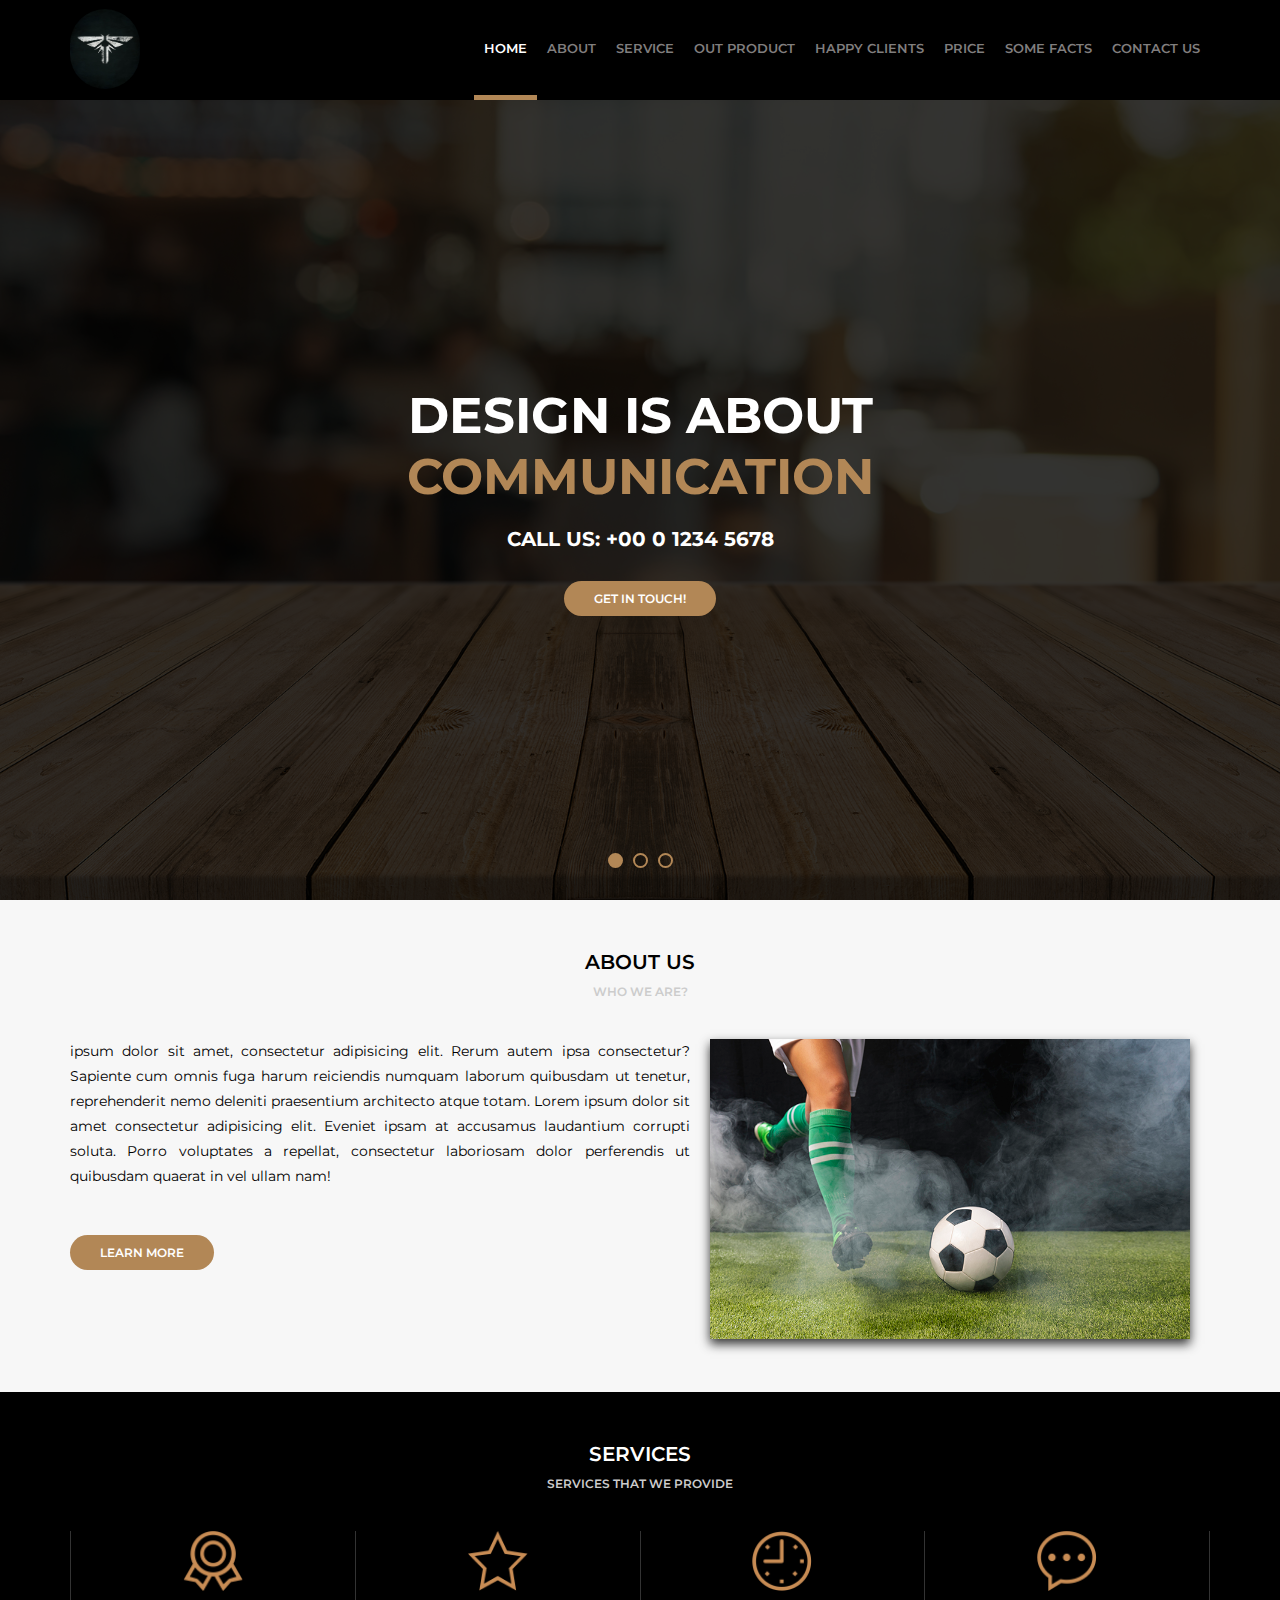
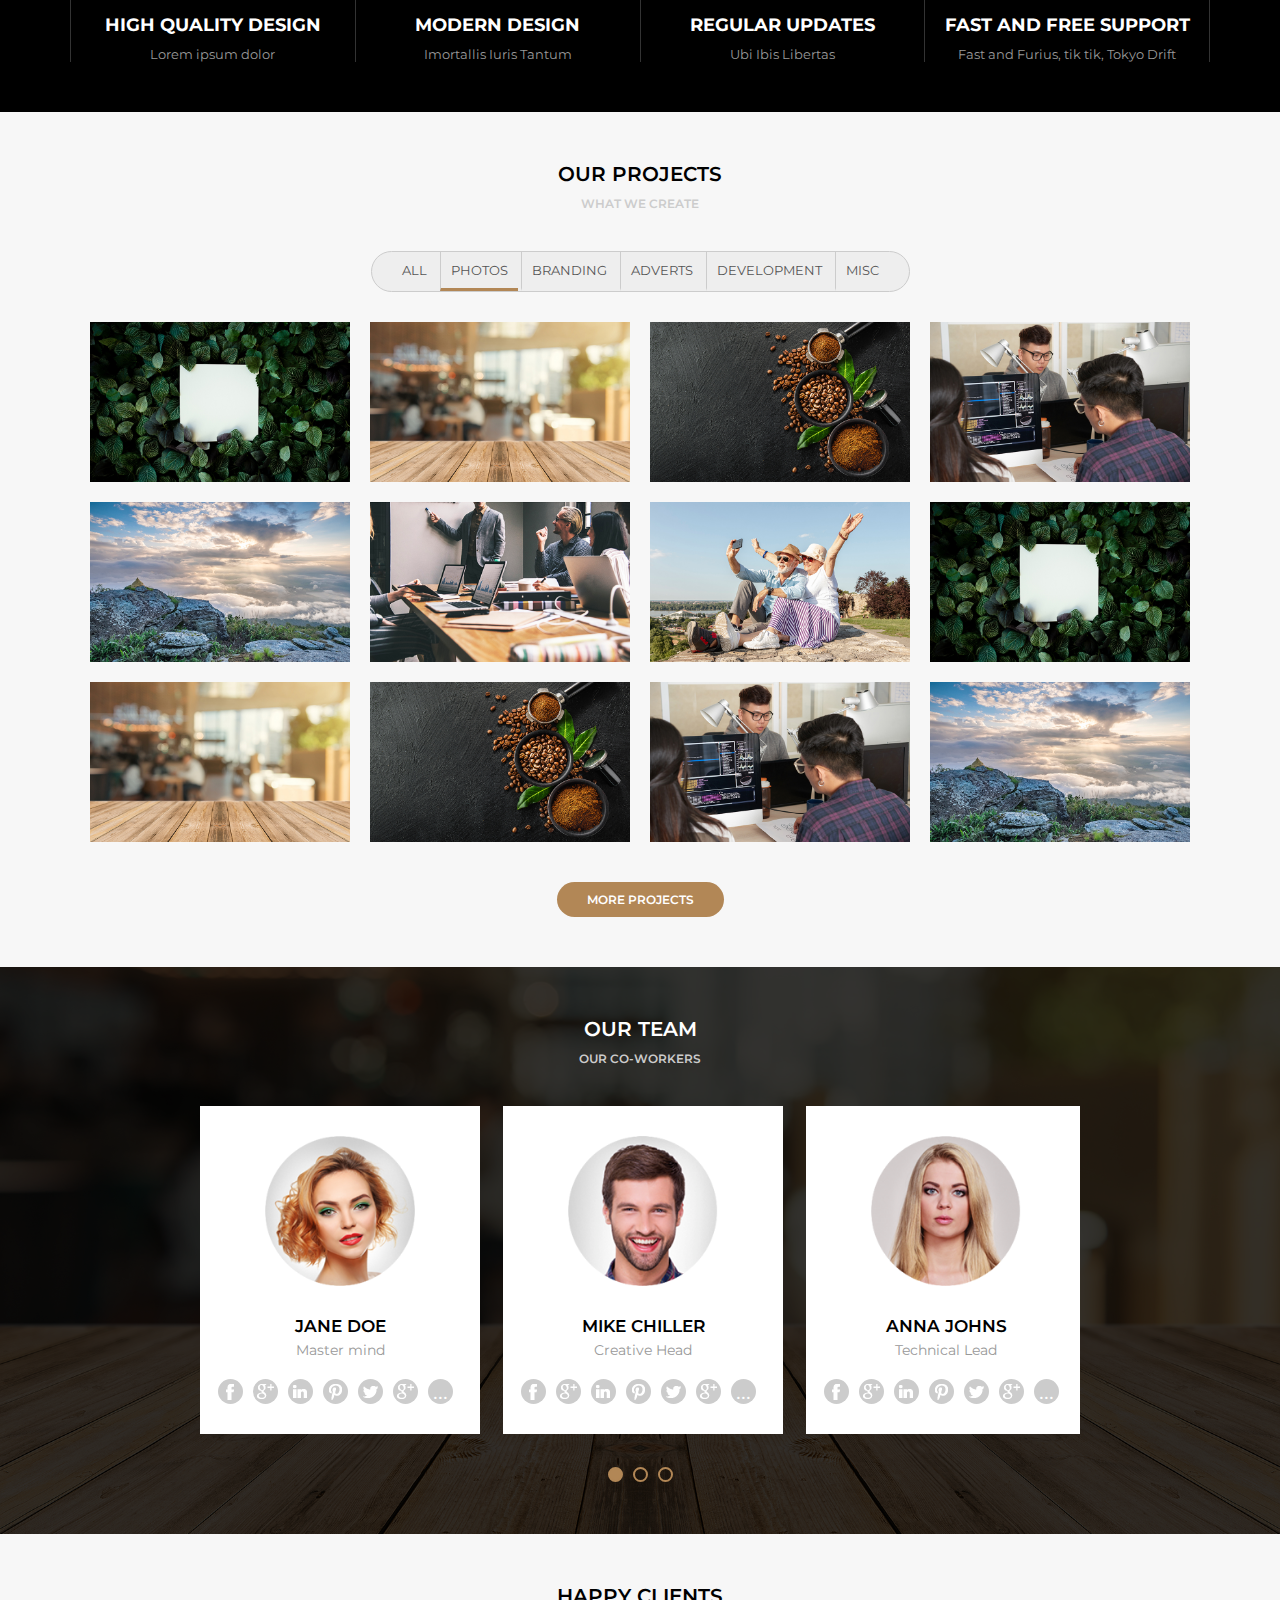
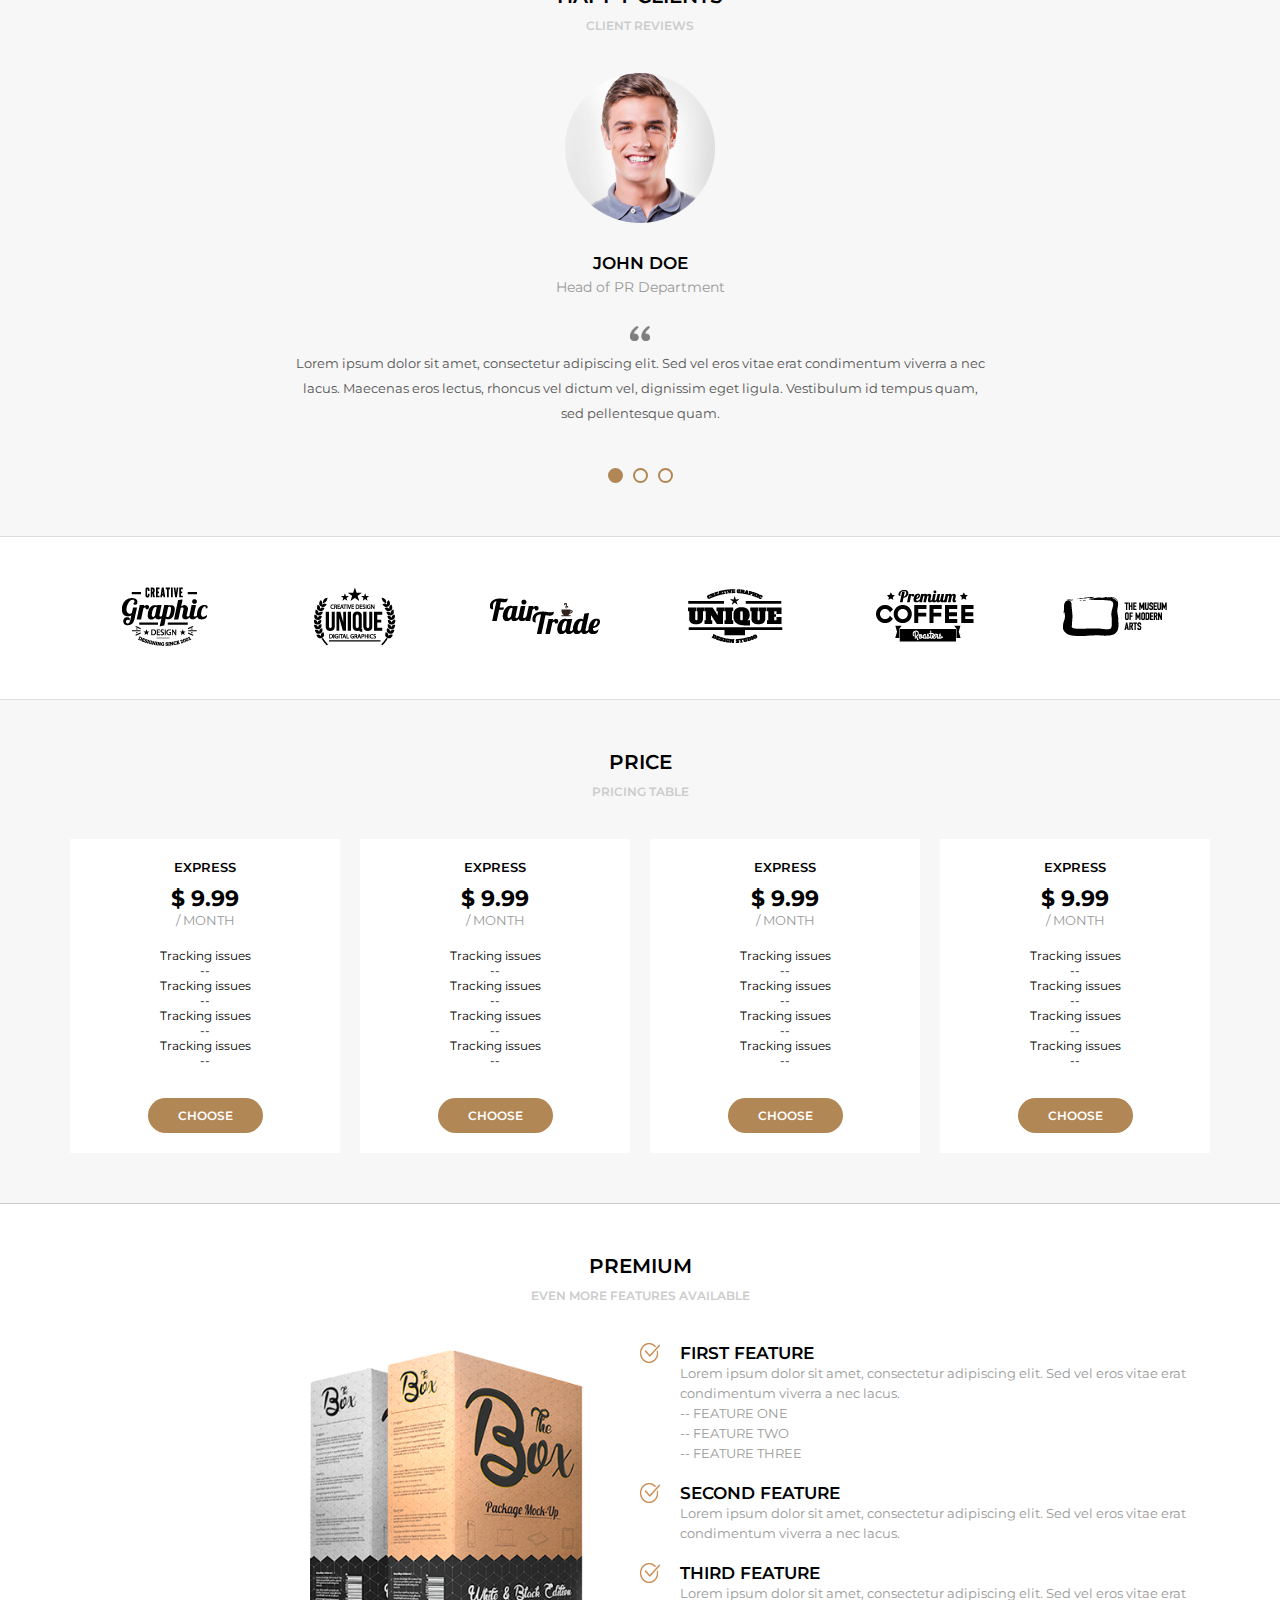
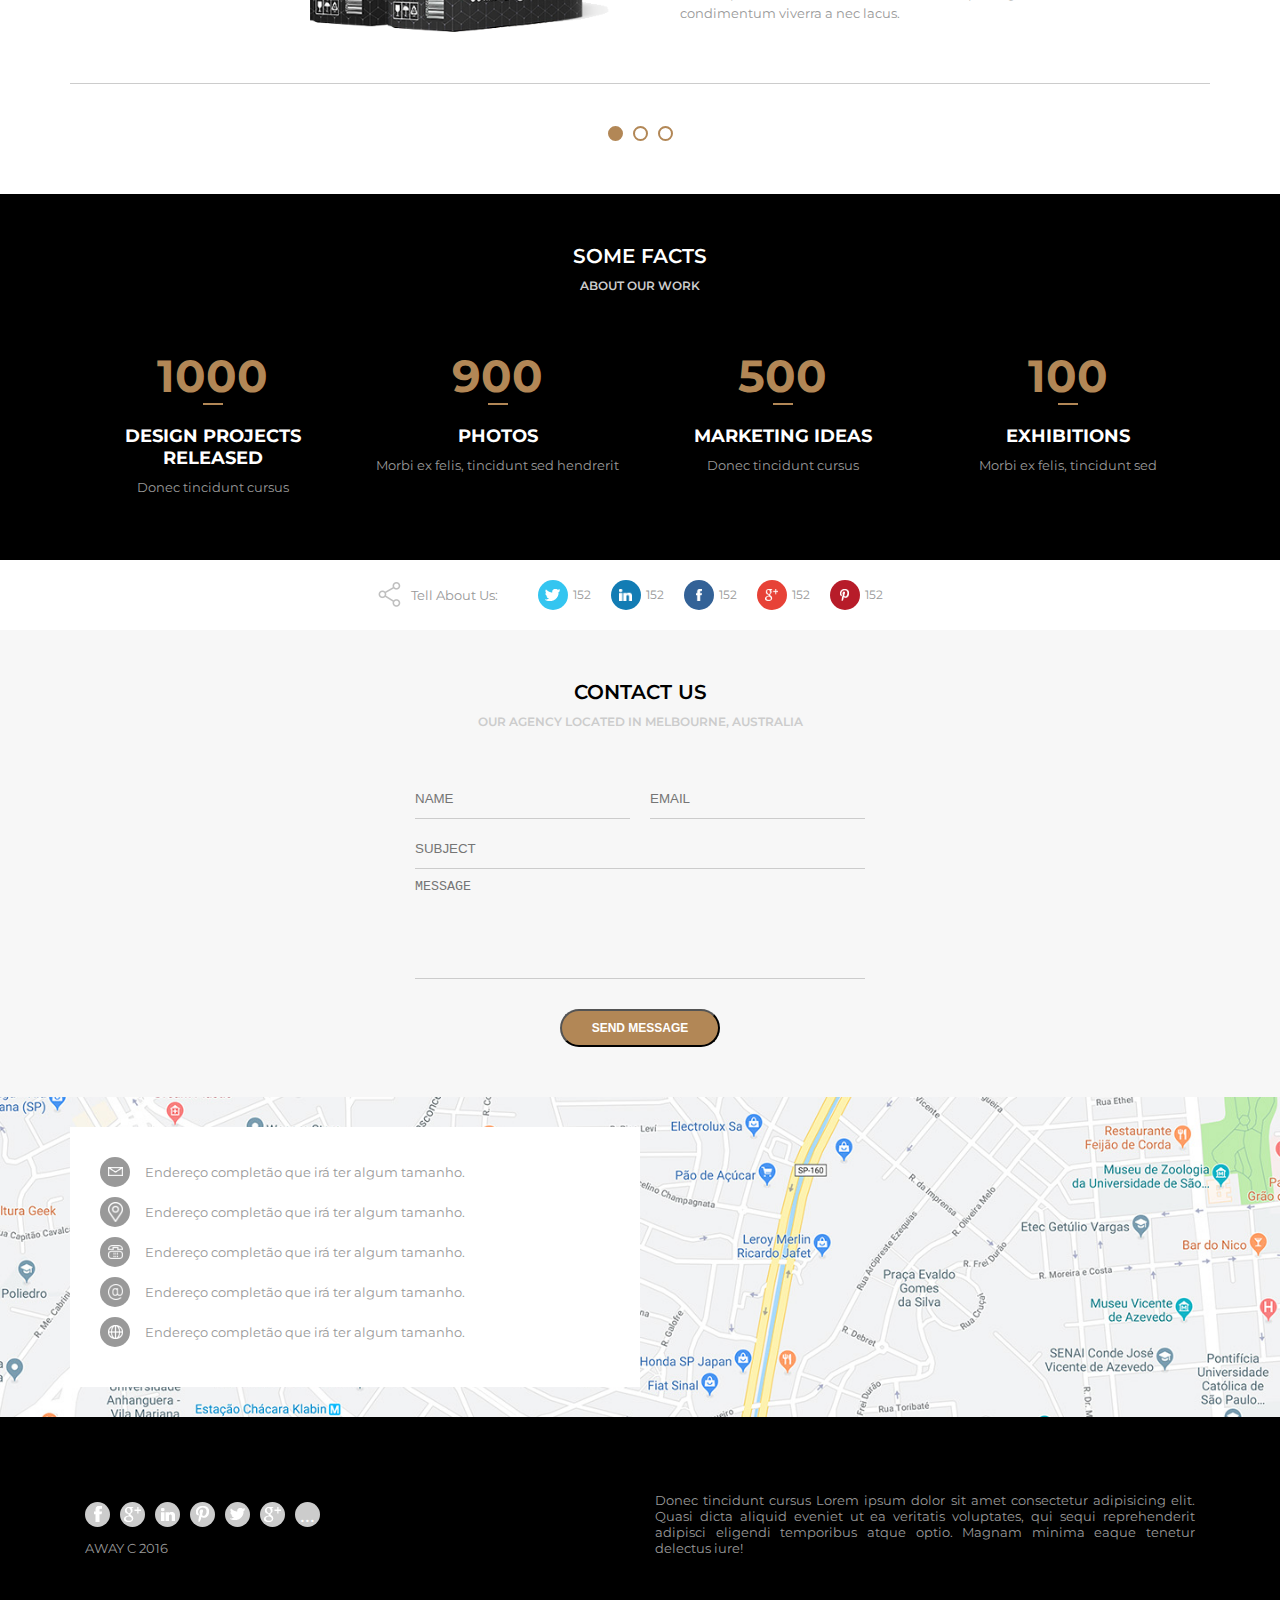
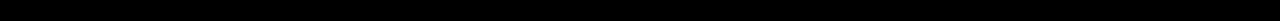
==== commit 3de888c0: "att" ====
--- a/docs/index.html
+++ b/docs/index.html
@@ -17,11 +17,11 @@
         <div class="header">
             <div class="logo">
                 <div class="logoimg">
-                    <img src="assets/images/logolastofus.jpg" alt="">
+                    <img src="../assets/images/logolastofus.jpg" alt="">
                 </div>
             </div>
             <div class="menu">
-                <img class="menu-opener" src="assets/images/menu.png" alt="menu">
+                <img class="menu-opener" src="../assets/images/menu.png" alt="menu">
                 <nav>
                     <ul>
                         <li class="active"><a href="">Home</a></li>
@@ -86,7 +86,7 @@
                         <a href="" class="button">Learn More</a>
                     </div>
                     <div class="section-aboutus--right">
-                        <img src="midia/foto9.jpg" alt="Foto de alguém chutando uma bola de futebol">
+                        <img src="../midia/foto9.jpg" alt="Foto de alguém chutando uma bola de futebol">
                     </div>
                 </div>
             </div>
@@ -98,22 +98,22 @@
             <div class="section-body">
                 <div class="section-services">
                     <div class="section-service">
-                        <img src="assets/images/medalha.png" alt="Medalha">
+                        <img src="../assets/images/medalha.png" alt="Medalha">
                         <h4>High Quality Design</h4>
                         <p>Lorem ipsum dolor</p>
                     </div>
                     <div class="section-service">
-                        <img src="assets/images/estrela.png" alt="Medalha">
+                        <img src="../assets/images/estrela.png" alt="Medalha">
                         <h4>Modern Design</h4>
                         <p>Imortallis Iuris Tantum</p>
                     </div>
                     <div class="section-service">
-                        <img src="assets/images/relogio.png" alt="Medalha">
+                        <img src="../assets/images/relogio.png" alt="Medalha">
                         <h4>Regular Updates</h4>
                         <p>Ubi Ibis Libertas</p>
                     </div>
                     <div class="section-service">
-                        <img src="assets/images/balao.png" alt="Medalha">
+                        <img src="../assets/images/balao.png" alt="Medalha">
                         <h4>Fast and Free Support</h4>
                         <p>Fast and Furius, tik tik, Tokyo Drift</p>
                     </div>
@@ -143,106 +143,106 @@
                                     <h5>ABOUT</h5>
                                     <p>Immortalis iuris tantum..</p>
                                 </div>
-                                <img src="midia/foto1.jpg" alt="">
-                            </div>
-                        </div>
-                        <div class="section-projects--photo">
-                            <div class="section-projects--photoarea">
-                                <div class="section-projects--photoinfo">
-                                    <h5>ABOUT</h5>
-                                    <p>Immortalis iuris tantum..</p>
-                                </div>
-                                <img src="midia/foto2.jpg" alt="">
-                            </div>
-                        </div>
-                        <div class="section-projects--photo">
-                            <div class="section-projects--photoarea">
-                                <div class="section-projects--photoinfo">
-                                    <h5>ABOUT</h5>
-                                    <p>Immortalis iuris tantum..</p>
-                                </div>
-                                <img src="midia/foto3.jpg" alt="">
-                            </div>
-                        </div>
-                        <div class="section-projects--photo">
-                            <div class="section-projects--photoarea">
-                                <div class="section-projects--photoinfo">
-                                    <h5>ABOUT</h5>
-                                    <p>Immortalis iuris tantum..</p>
-                                </div>
-                                <img src="midia/foto4.jpg" alt="">
-                            </div>
-                        </div>
-                        <div class="section-projects--photo">
-                            <div class="section-projects--photoarea">
-                                <div class="section-projects--photoinfo">
-                                    <h5>ABOUT</h5>
-                                    <p>Immortalis iuris tantum..</p>
-                                </div>
-                                <img src="midia/foto5.jpg" alt="">
-                            </div>
-                        </div>
-                        <div class="section-projects--photo">
-                            <div class="section-projects--photoarea">
-                                <div class="section-projects--photoinfo">
-                                    <h5>ABOUT</h5>
-                                    <p>Immortalis iuris tantum..</p>
-                                </div>
-                                <img src="midia/foto6.jpg" alt="">
-                            </div>
-                        </div>
-                        <div class="section-projects--photo">
-                            <div class="section-projects--photoarea">
-                                <div class="section-projects--photoinfo">
-                                    <h5>ABOUT</h5>
-                                    <p>Immortalis iuris tantum..</p>
-                                </div>
-                                <img src="midia/foto7.jpg" alt="">
-                            </div>
-                        </div>
-                        <div class="section-projects--photo">
-                            <div class="section-projects--photoarea">
-                                <div class="section-projects--photoinfo">
-                                    <h5>ABOUT</h5>
-                                    <p>Immortalis iuris tantum..</p>
-                                </div>
-                                <img src="midia/foto1.jpg" alt="">
-                            </div>
-                        </div>
-                        <div class="section-projects--photo">
-                            <div class="section-projects--photoarea">
-                                <div class="section-projects--photoinfo">
-                                    <h5>ABOUT</h5>
-                                    <p>Immortalis iuris tantum..</p>
-                                </div>
-                                <img src="midia/foto2.jpg" alt="">
-                            </div>
-                        </div>
-                        <div class="section-projects--photo">
-                            <div class="section-projects--photoarea">
-                                <div class="section-projects--photoinfo">
-                                    <h5>ABOUT</h5>
-                                    <p>Immortalis iuris tantum..</p>
-                                </div>
-                                <img src="midia/foto3.jpg" alt="">
-                            </div>
-                        </div>
-                        <div class="section-projects--photo">
-                            <div class="section-projects--photoarea">
-                                <div class="section-projects--photoinfo">
-                                    <h5>ABOUT</h5>
-                                    <p>Immortalis iuris tantum..</p>
-                                </div>
-                                <img src="midia/foto4.jpg" alt="">
-                            </div>
-                        </div>
-                        <div class="section-projects--photo">
-                            <div class="section-projects--photoarea">
-                                <div class="section-projects--photoinfo">
-                                    <h5>ABOUT</h5>
-                                    <p>Immortalis iuris tantum..</p>
-                                </div>
-                                <img src="midia/foto5.jpg" alt="">
+                                <img src="../midia/foto1.jpg" alt="">
+                            </div>
+                        </div>
+                        <div class="section-projects--photo">
+                            <div class="section-projects--photoarea">
+                                <div class="section-projects--photoinfo">
+                                    <h5>ABOUT</h5>
+                                    <p>Immortalis iuris tantum..</p>
+                                </div>
+                                <img src="../midia/foto2.jpg" alt="">
+                            </div>
+                        </div>
+                        <div class="section-projects--photo">
+                            <div class="section-projects--photoarea">
+                                <div class="section-projects--photoinfo">
+                                    <h5>ABOUT</h5>
+                                    <p>Immortalis iuris tantum..</p>
+                                </div>
+                                <img src="../midia/foto3.jpg" alt="">
+                            </div>
+                        </div>
+                        <div class="section-projects--photo">
+                            <div class="section-projects--photoarea">
+                                <div class="section-projects--photoinfo">
+                                    <h5>ABOUT</h5>
+                                    <p>Immortalis iuris tantum..</p>
+                                </div>
+                                <img src="../midia/foto4.jpg" alt="">
+                            </div>
+                        </div>
+                        <div class="section-projects--photo">
+                            <div class="section-projects--photoarea">
+                                <div class="section-projects--photoinfo">
+                                    <h5>ABOUT</h5>
+                                    <p>Immortalis iuris tantum..</p>
+                                </div>
+                                <img src="../midia/foto5.jpg" alt="">
+                            </div>
+                        </div>
+                        <div class="section-projects--photo">
+                            <div class="section-projects--photoarea">
+                                <div class="section-projects--photoinfo">
+                                    <h5>ABOUT</h5>
+                                    <p>Immortalis iuris tantum..</p>
+                                </div>
+                                <img src="../midia/foto6.jpg" alt="">
+                            </div>
+                        </div>
+                        <div class="section-projects--photo">
+                            <div class="section-projects--photoarea">
+                                <div class="section-projects--photoinfo">
+                                    <h5>ABOUT</h5>
+                                    <p>Immortalis iuris tantum..</p>
+                                </div>
+                                <img src="../midia/foto7.jpg" alt="">
+                            </div>
+                        </div>
+                        <div class="section-projects--photo">
+                            <div class="section-projects--photoarea">
+                                <div class="section-projects--photoinfo">
+                                    <h5>ABOUT</h5>
+                                    <p>Immortalis iuris tantum..</p>
+                                </div>
+                                <img src="../midia/foto1.jpg" alt="">
+                            </div>
+                        </div>
+                        <div class="section-projects--photo">
+                            <div class="section-projects--photoarea">
+                                <div class="section-projects--photoinfo">
+                                    <h5>ABOUT</h5>
+                                    <p>Immortalis iuris tantum..</p>
+                                </div>
+                                <img src="../midia/foto2.jpg" alt="">
+                            </div>
+                        </div>
+                        <div class="section-projects--photo">
+                            <div class="section-projects--photoarea">
+                                <div class="section-projects--photoinfo">
+                                    <h5>ABOUT</h5>
+                                    <p>Immortalis iuris tantum..</p>
+                                </div>
+                                <img src="../midia/foto3.jpg" alt="">
+                            </div>
+                        </div>
+                        <div class="section-projects--photo">
+                            <div class="section-projects--photoarea">
+                                <div class="section-projects--photoinfo">
+                                    <h5>ABOUT</h5>
+                                    <p>Immortalis iuris tantum..</p>
+                                </div>
+                                <img src="../midia/foto4.jpg" alt="">
+                            </div>
+                        </div>
+                        <div class="section-projects--photo">
+                            <div class="section-projects--photoarea">
+                                <div class="section-projects--photoinfo">
+                                    <h5>ABOUT</h5>
+                                    <p>Immortalis iuris tantum..</p>
+                                </div>
+                                <img src="../midia/foto5.jpg" alt="">
                             </div>
                         </div>
                     </div>
@@ -261,48 +261,48 @@
                         <div class="sliders" style="margin-left: 0vw;">
                             <div class="slide">
                                 <div class="slidearea">
-                                    <img class="section-team-avatar" src="midia/mulher1.png" />
+                                    <img class="section-team-avatar" src="../midia/mulher1.png" />
                                     <div class="section-team-name">Jane Doe</div>
                                     <div class="section-team-role">Master mind</div>
                                     <div class="section-team-social">
-                                        <a href=""><img src="assets/images/facebook.png" alt=""></a>
-                                        <a href=""><img src="assets/images/googleplus.png" alt=""></a>
-                                        <a href=""><img src="assets/images/linkedin.png" alt=""></a>
-                                        <a href=""><img src="assets/images/pinterest.png" alt=""></a>
-                                        <a href=""><img src="assets/images/twitter.png" alt=""></a>
-                                        <a href=""><img src="assets/images/googleplus.png" alt=""></a>
+                                        <a href=""><img src="../assets/images/facebook.png" alt=""></a>
+                                        <a href=""><img src="../assets/images/googleplus.png" alt=""></a>
+                                        <a href=""><img src="../assets/images/linkedin.png" alt=""></a>
+                                        <a href=""><img src="../assets/images/pinterest.png" alt=""></a>
+                                        <a href=""><img src="../assets/images/twitter.png" alt=""></a>
+                                        <a href=""><img src="../assets/images/googleplus.png" alt=""></a>
                                         <a href="">...</a>
                                     </div>
                                 </div>
                             </div>
                             <div class="slide">
                                 <div class="slidearea">
-                                    <img class="section-team-avatar" src="midia/homem1.png" />
+                                    <img class="section-team-avatar" src="../midia/homem1.png" />
                                     <div class="section-team-name">Mike Chiller</div>
                                     <div class="section-team-role">Creative Head</div>
                                     <div class="section-team-social">
-                                        <a href=""><img src="assets/images/facebook.png" alt=""></a>
-                                        <a href=""><img src="assets/images/googleplus.png" alt=""></a>
-                                        <a href=""><img src="assets/images/linkedin.png" alt=""></a>
-                                        <a href=""><img src="assets/images/pinterest.png" alt=""></a>
-                                        <a href=""><img src="assets/images/twitter.png" alt=""></a>
-                                        <a href=""><img src="assets/images/googleplus.png" alt=""></a>
+                                        <a href=""><img src="../assets/images/facebook.png" alt=""></a>
+                                        <a href=""><img src="../assets/images/googleplus.png" alt=""></a>
+                                        <a href=""><img src="../assets/images/linkedin.png" alt=""></a>
+                                        <a href=""><img src="../assets/images/pinterest.png" alt=""></a>
+                                        <a href=""><img src="../assets/images/twitter.png" alt=""></a>
+                                        <a href=""><img src="../assets/images/googleplus.png" alt=""></a>
                                         <a href="">...</a>
                                     </div>
                                 </div>
                             </div>
                             <div class="slide">
                                 <div class="slidearea">
-                                    <img class="section-team-avatar" src="midia/mulher2.png" />
+                                    <img class="section-team-avatar" src="../midia/mulher2.png" />
                                     <div class="section-team-name">Anna Johns</div>
                                     <div class="section-team-role">Technical Lead</div>
                                     <div class="section-team-social">
-                                        <a href=""><img src="assets/images/facebook.png" alt=""></a>
-                                        <a href=""><img src="assets/images/googleplus.png" alt=""></a>
-                                        <a href=""><img src="assets/images/linkedin.png" alt=""></a>
-                                        <a href=""><img src="assets/images/pinterest.png" alt=""></a>
-                                        <a href=""><img src="assets/images/twitter.png" alt=""></a>
-                                        <a href=""><img src="assets/images/googleplus.png" alt=""></a>
+                                        <a href=""><img src="../assets/images/facebook.png" alt=""></a>
+                                        <a href=""><img src="../assets/images/googleplus.png" alt=""></a>
+                                        <a href=""><img src="../assets/images/linkedin.png" alt=""></a>
+                                        <a href=""><img src="../assets/images/pinterest.png" alt=""></a>
+                                        <a href=""><img src="../assets/images/twitter.png" alt=""></a>
+                                        <a href=""><img src="../assets/images/googleplus.png" alt=""></a>
                                         <a href="">...</a>
                                     </div>
                                 </div>
@@ -327,28 +327,28 @@
                     <div class="sliders" style="margin-left: 0vw;">
                         <div class="slide">
                             <div class="slidearea">
-                                <img class="section-team-avatar" src="midia/homem2.png" />
+                                <img class="section-team-avatar" src="../midia/homem2.png" />
                                 <div class="section-team-name">John Doe</div>
                                 <div class="section-team-role">Head of PR Department</div>
-                                <img src="assets/images/quote.png" alt="" class="section-testimonials--quoteimg">
+                                <img src="../assets/images/quote.png" alt="" class="section-testimonials--quoteimg">
                                 <div class="section-testimonials--quote">Lorem ipsum dolor sit amet, consectetur adipiscing elit. Sed vel eros vitae erat condimentum viverra a nec lacus. Maecenas eros lectus, rhoncus vel dictum vel, dignissim eget ligula. Vestibulum id tempus quam, sed pellentesque quam.</div>
                             </div>
                         </div>
                         <div class="slide">
                             <div class="slidearea">
-                                <img class="section-team-avatar" src="midia/homem2.png" />
+                                <img class="section-team-avatar" src="../midia/homem2.png" />
                                 <div class="section-team-name">John Doe</div>
                                 <div class="section-team-role">Head of PR Department</div>
-                                <img src="assets/images/quote.png" alt="" class="section-testimonials--quoteimg">
+                                <img src="../assets/images/quote.png" alt="" class="section-testimonials--quoteimg">
                                 <div class="section-testimonials--quote">Lorem ipsum dolor sit amet, consectetur adipiscing elit. Sed vel eros vitae erat condimentum viverra a nec lacus. Maecenas eros lectus, rhoncus vel dictum vel, dignissim eget ligula. Vestibulum id tempus quam, sed pellentesque quam.</div>
                             </div>
                         </div>
                         <div class="slide">
                             <div class="slidearea">
-                                <img class="section-team-avatar" src="midia/homem2.png" />
+                                <img class="section-team-avatar" src="../midia/homem2.png" />
                                 <div class="section-team-name">John Doe</div>
                                 <div class="section-team-role">Head of PR Department</div>
-                                <img src="assets/images/quote.png" alt="" class="section-testimonials--quoteimg">
+                                <img src="../assets/images/quote.png" alt="" class="section-testimonials--quoteimg">
                                 <div class="section-testimonials--quote">Lorem ipsum dolor sit amet, consectetur adipiscing elit. Sed vel eros vitae erat condimentum viverra a nec lacus. Maecenas eros lectus, rhoncus vel dictum vel, dignissim eget ligula. Vestibulum id tempus quam, sed pellentesque quam.</div>
                             </div>
                         </div>
@@ -366,22 +366,22 @@
             <div class="section-body">
                 <div class="section-companies--area">
                     <div class="section-company">
-                        <img src="midia/empresa1.png" />
+                        <img src="../midia/empresa1.png" />
                     </div>
                     <div class="section-company">
-                        <img src="midia/empresa2.png" />
+                        <img src="../midia/empresa2.png" />
                     </div>
                     <div class="section-company">
-                        <img src="midia/empresa3.png" />
+                        <img src="../midia/empresa3.png" />
                     </div>
                     <div class="section-company">
-                        <img src="midia/empresa4.png" />
+                        <img src="../midia/empresa4.png" />
                     </div>
                     <div class="section-company">
-                        <img src="midia/empresa5.png" />
+                        <img src="../midia/empresa5.png" />
                     </div>
                     <div class="section-company">
-                        <img src="midia/empresa6.png" />
+                        <img src="../midia/empresa6.png" />
                     </div>
                 </div>
             </div>
@@ -445,11 +445,11 @@
                         <div class="slide">
                             <div class="slidearea">
                                 <div class="section-premium--left">
-                                    <img src="midia/livros.png" />
+                                    <img src="../midia/livros.png" />
                                 </div>
                                 <div class="section-premium--right">
                                         <div class="section-premium--item">
-                                            <img src="assets/images/check.png" />
+                                            <img src="../assets/images/check.png" />
                                             <div>
                                                 <h4>FIRST FEATURE</h4>
                                                 Lorem ipsum dolor sit amet, consectetur adipiscing elit. Sed vel eros vitae erat condimentum viverra a nec lacus.<br/>
@@ -459,14 +459,14 @@
                                             </div>
                                         </div>
                                         <div class="section-premium--item">
-                                            <img src="assets/images/check.png" />
+                                            <img src="../assets/images/check.png" />
                                             <div>
                                                 <h4>SECOND FEATURE</h4>
                                                 Lorem ipsum dolor sit amet, consectetur adipiscing elit. Sed vel eros vitae erat condimentum viverra a nec lacus.
                                             </div>
                                         </div>
                                         <div class="section-premium--item">
-                                            <img src="assets/images/check.png" />
+                                            <img src="../assets/images/check.png" />
                                             <div>
                                                 <h4>THIRD FEATURE</h4>
                                                 Lorem ipsum dolor sit amet, consectetur adipiscing elit. Sed vel eros vitae erat condimentum viverra a nec lacus.
@@ -528,36 +528,36 @@
     
         <section class="section-share">
             <div class="section-share--legend">
-                <img src="assets/images/share.png" />
+                <img src="../assets/images/share.png" />
                 Tell About Us:
             </div>
             <div class="section-share--item">
                 <div class="section-share--icon twitter">
-                    <img src="assets/images/twitter.png" />
+                    <img src="../assets/images/twitter.png" />
                 </div>
                 152
             </div>
             <div class="section-share--item">
                 <div class="section-share--icon linkedin">
-                    <img src="assets/images/linkedin.png" />
+                    <img src="../assets/images/linkedin.png" />
                 </div>
                 152
             </div>
             <div class="section-share--item">
                 <div class="section-share--icon facebook">
-                    <img src="assets/images/facebook.png" />
+                    <img src="../assets/images/facebook.png" />
                 </div>
                 152
             </div>
             <div class="section-share--item">
                 <div class="section-share--icon googleplus">
-                    <img src="assets/images/googleplus.png" />
+                    <img src="../assets/images/googleplus.png" />
                 </div>
                 152
             </div>
             <div class="section-share--item">
                 <div class="section-share--icon pinterest">
-                    <img src="assets/images/pinterest.png" />
+                    <img src="../assets/images/pinterest.png" />
                 </div>
                 152
             </div>
@@ -586,31 +586,31 @@
                 <div class="section-map--info">
                     <div class="section-map--info-item">
                         <div class="section-map--info-item-img">
-                            <img src="assets/images/carta.png" alt="">
+                            <img src="../assets/images/carta.png" alt="">
                         </div>
                         Endereço completão que irá ter algum tamanho.
                     </div>
                     <div class="section-map--info-item">
                         <div class="section-map--info-item-img">
-                            <img src="assets/images/localizacao.png" alt="">
+                            <img src="../assets/images/localizacao.png" alt="">
                         </div>
                         Endereço completão que irá ter algum tamanho.
                     </div>
                     <div class="section-map--info-item">
                         <div class="section-map--info-item-img">
-                            <img src="assets/images/telefone.png" alt="">
+                            <img src="../assets/images/telefone.png" alt="">
                         </div>
                         Endereço completão que irá ter algum tamanho.
                     </div>
                     <div class="section-map--info-item">
                         <div class="section-map--info-item-img">
-                            <img src="assets/images/arroba.png" alt="">
+                            <img src="../assets/images/arroba.png" alt="">
                         </div>
                         Endereço completão que irá ter algum tamanho.
                     </div>
                     <div class="section-map--info-item">
                         <div class="section-map--info-item-img">
-                            <img src="assets/images/web.png" alt="">
+                            <img src="../assets/images/web.png" alt="">
                         </div>
                         Endereço completão que irá ter algum tamanho.
                     </div>
@@ -623,12 +623,12 @@
                 <div class="section-facts">
                     <div class="section-fact" style="display: flex; flex-direction: column; justify-content: space-between;;">
                         <div class="section-team-social">
-                            <a href=""><img src="assets/images/facebook.png" alt=""></a>
-                            <a href=""><img src="assets/images/googleplus.png" alt=""></a>
-                            <a href=""><img src="assets/images/linkedin.png" alt=""></a>
-                            <a href=""><img src="assets/images/pinterest.png" alt=""></a>
-                            <a href=""><img src="assets/images/twitter.png" alt=""></a>
-                            <a href=""><img src="assets/images/googleplus.png" alt=""></a>
+                            <a href=""><img src="../assets/images/facebook.png" alt=""></a>
+                            <a href=""><img src="../assets/images/googleplus.png" alt=""></a>
+                            <a href=""><img src="../assets/images/linkedin.png" alt=""></a>
+                            <a href=""><img src="../assets/images/pinterest.png" alt=""></a>
+                            <a href=""><img src="../assets/images/twitter.png" alt=""></a>
+                            <a href=""><img src="../assets/images/googleplus.png" alt=""></a>
                             <a href="">...</a>
                         </div>
                         <p style="text-align: start;">AWAY C 2016</p>
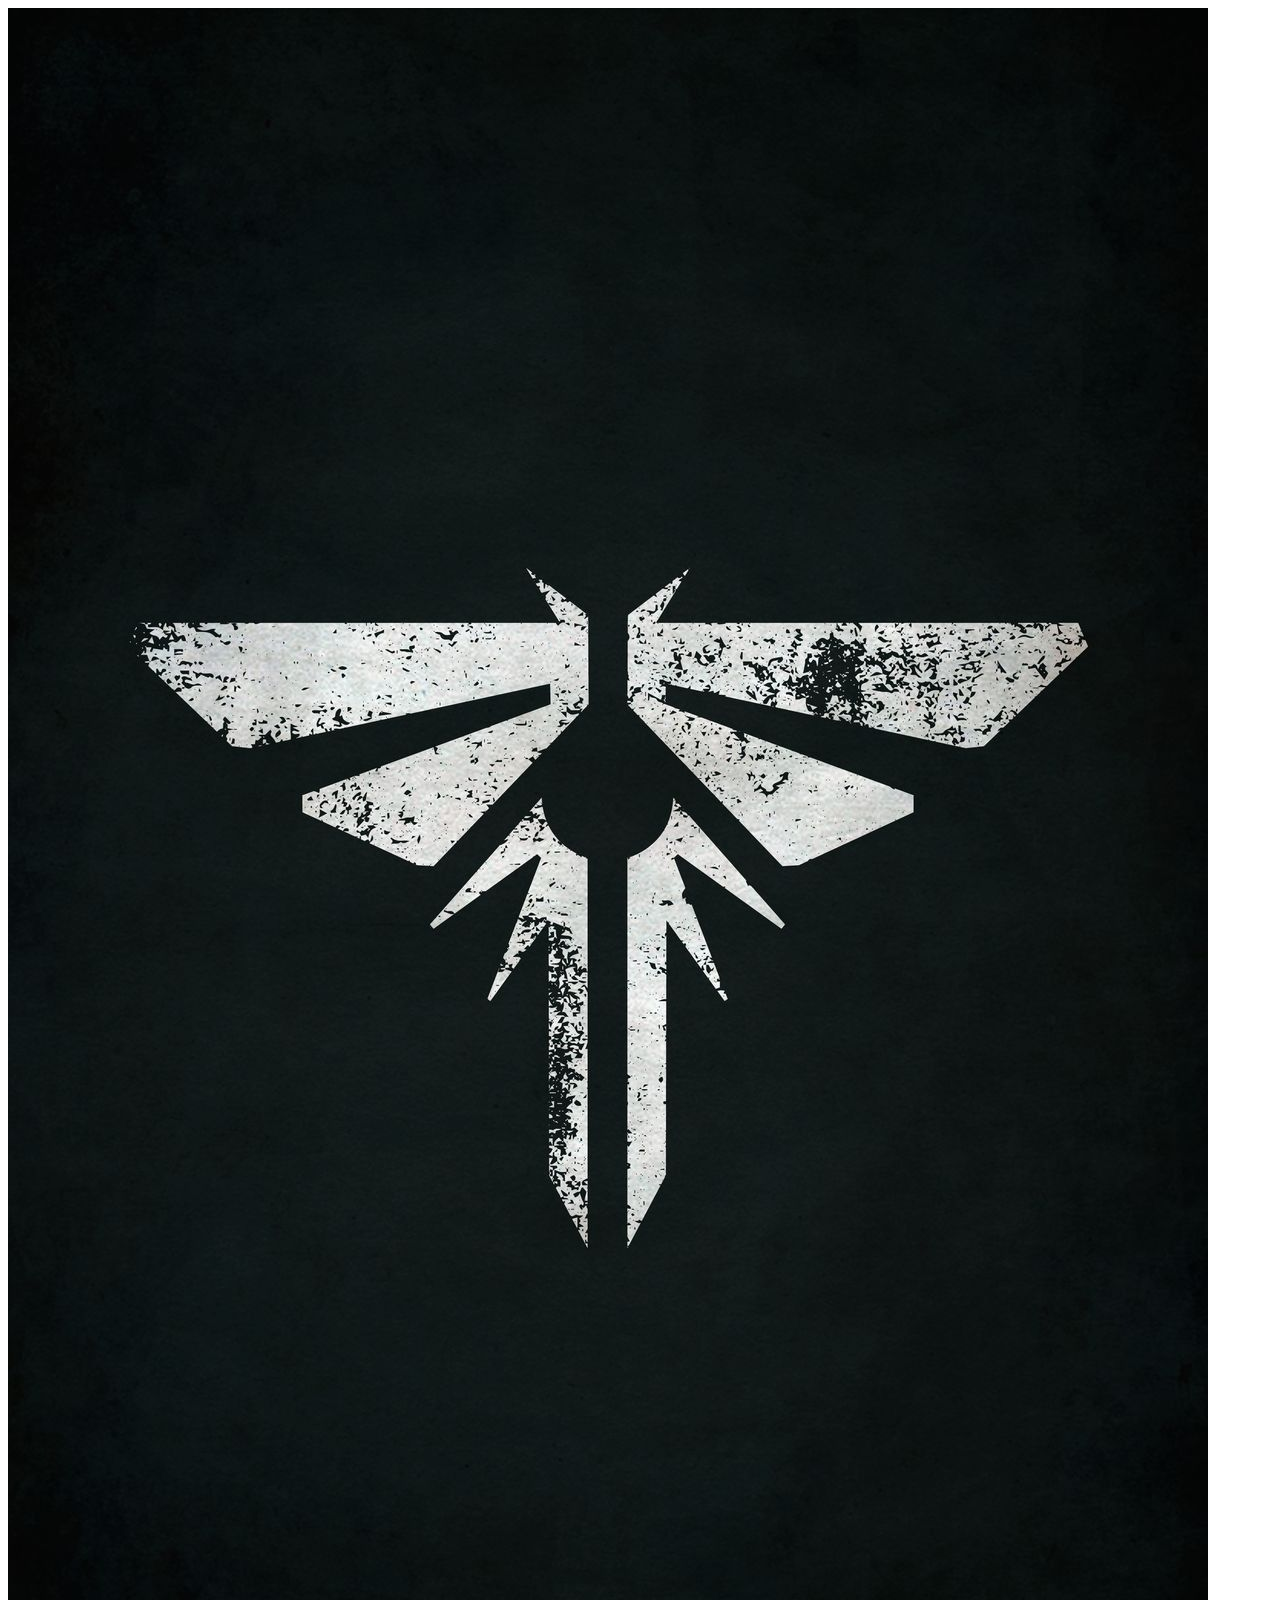
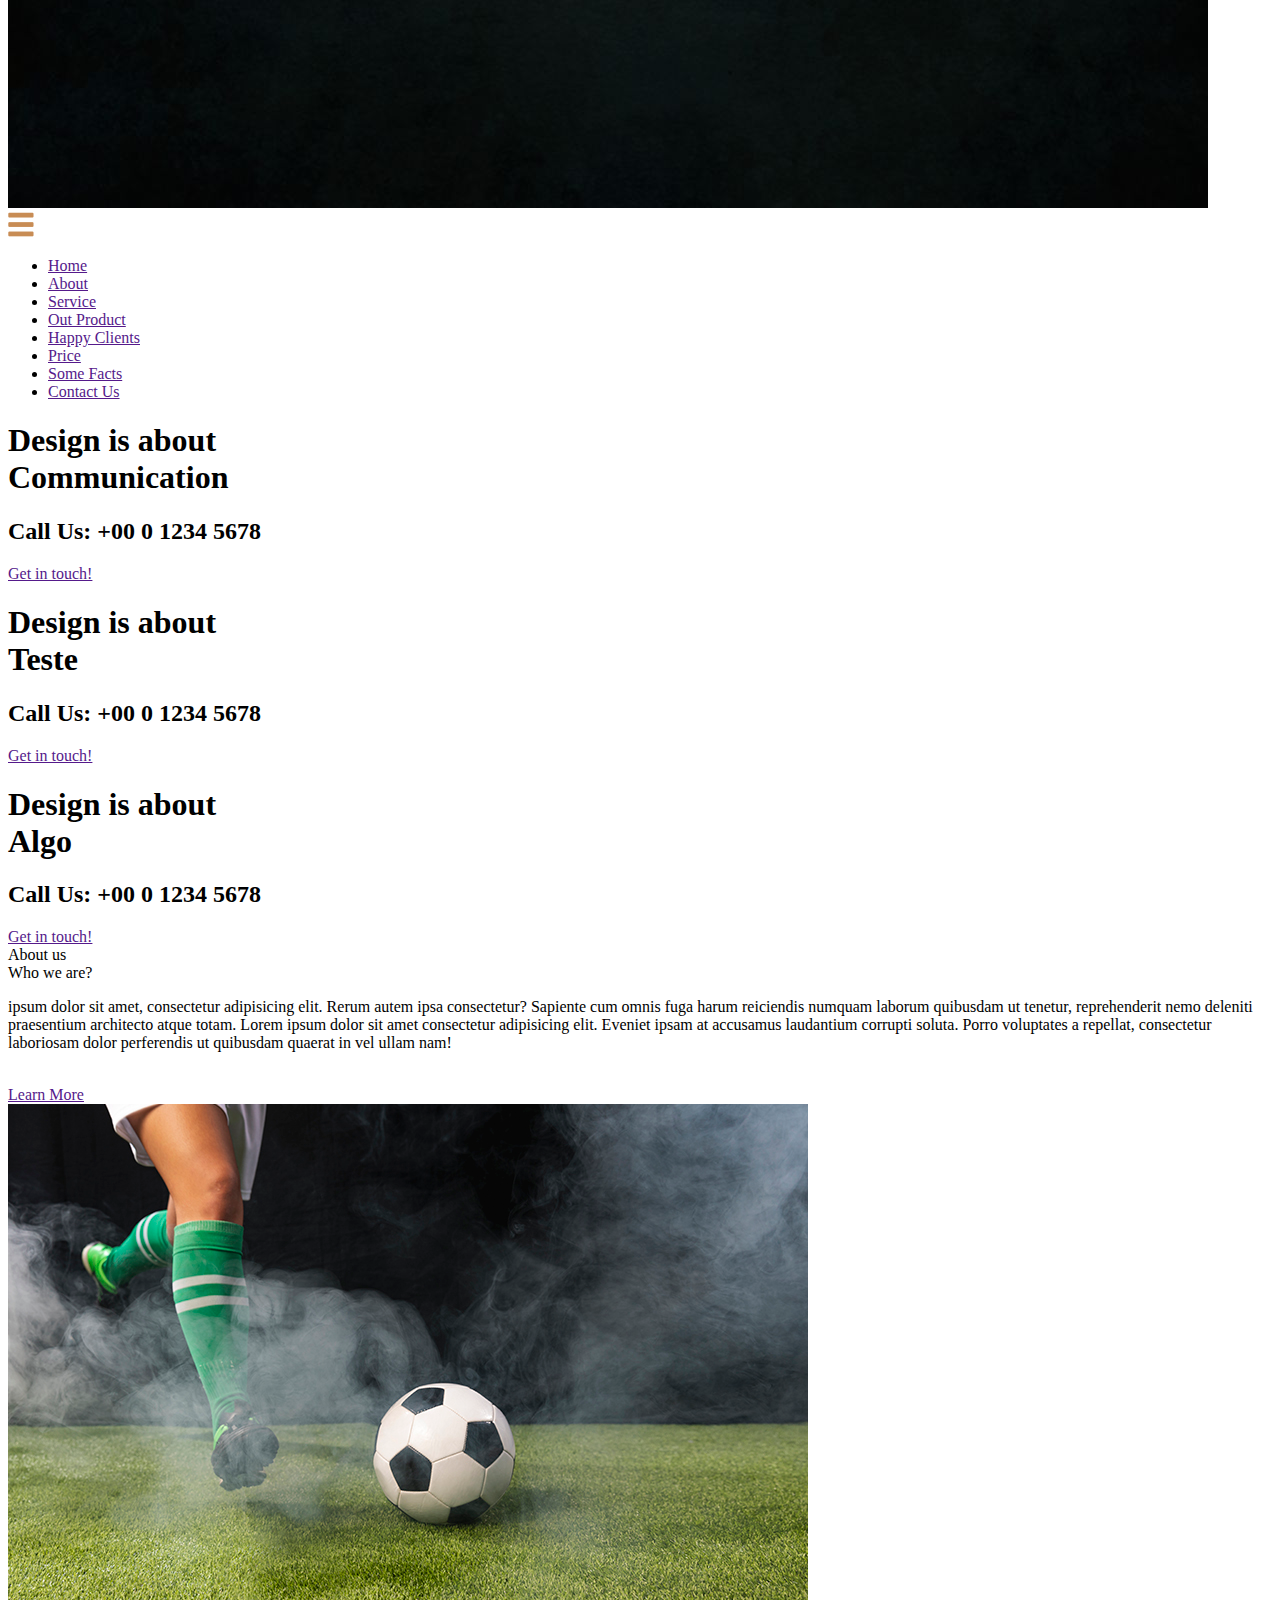
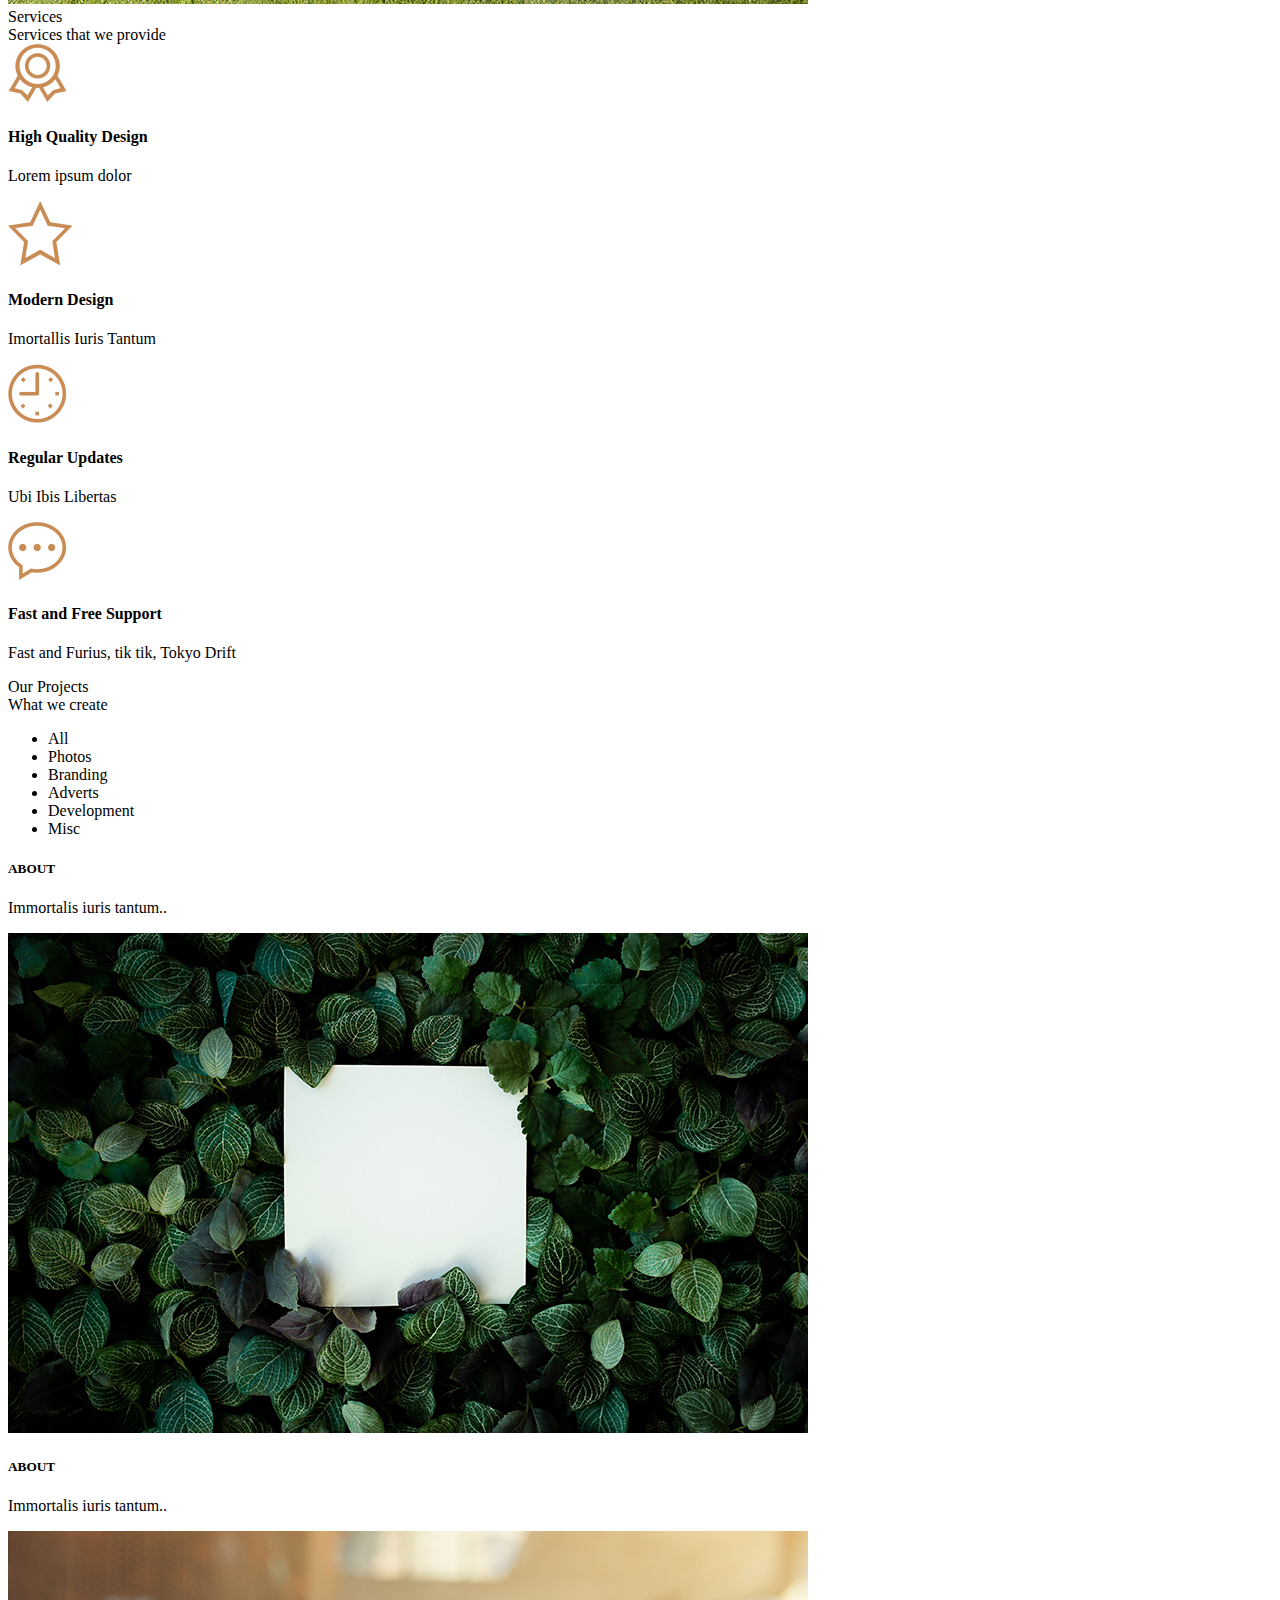
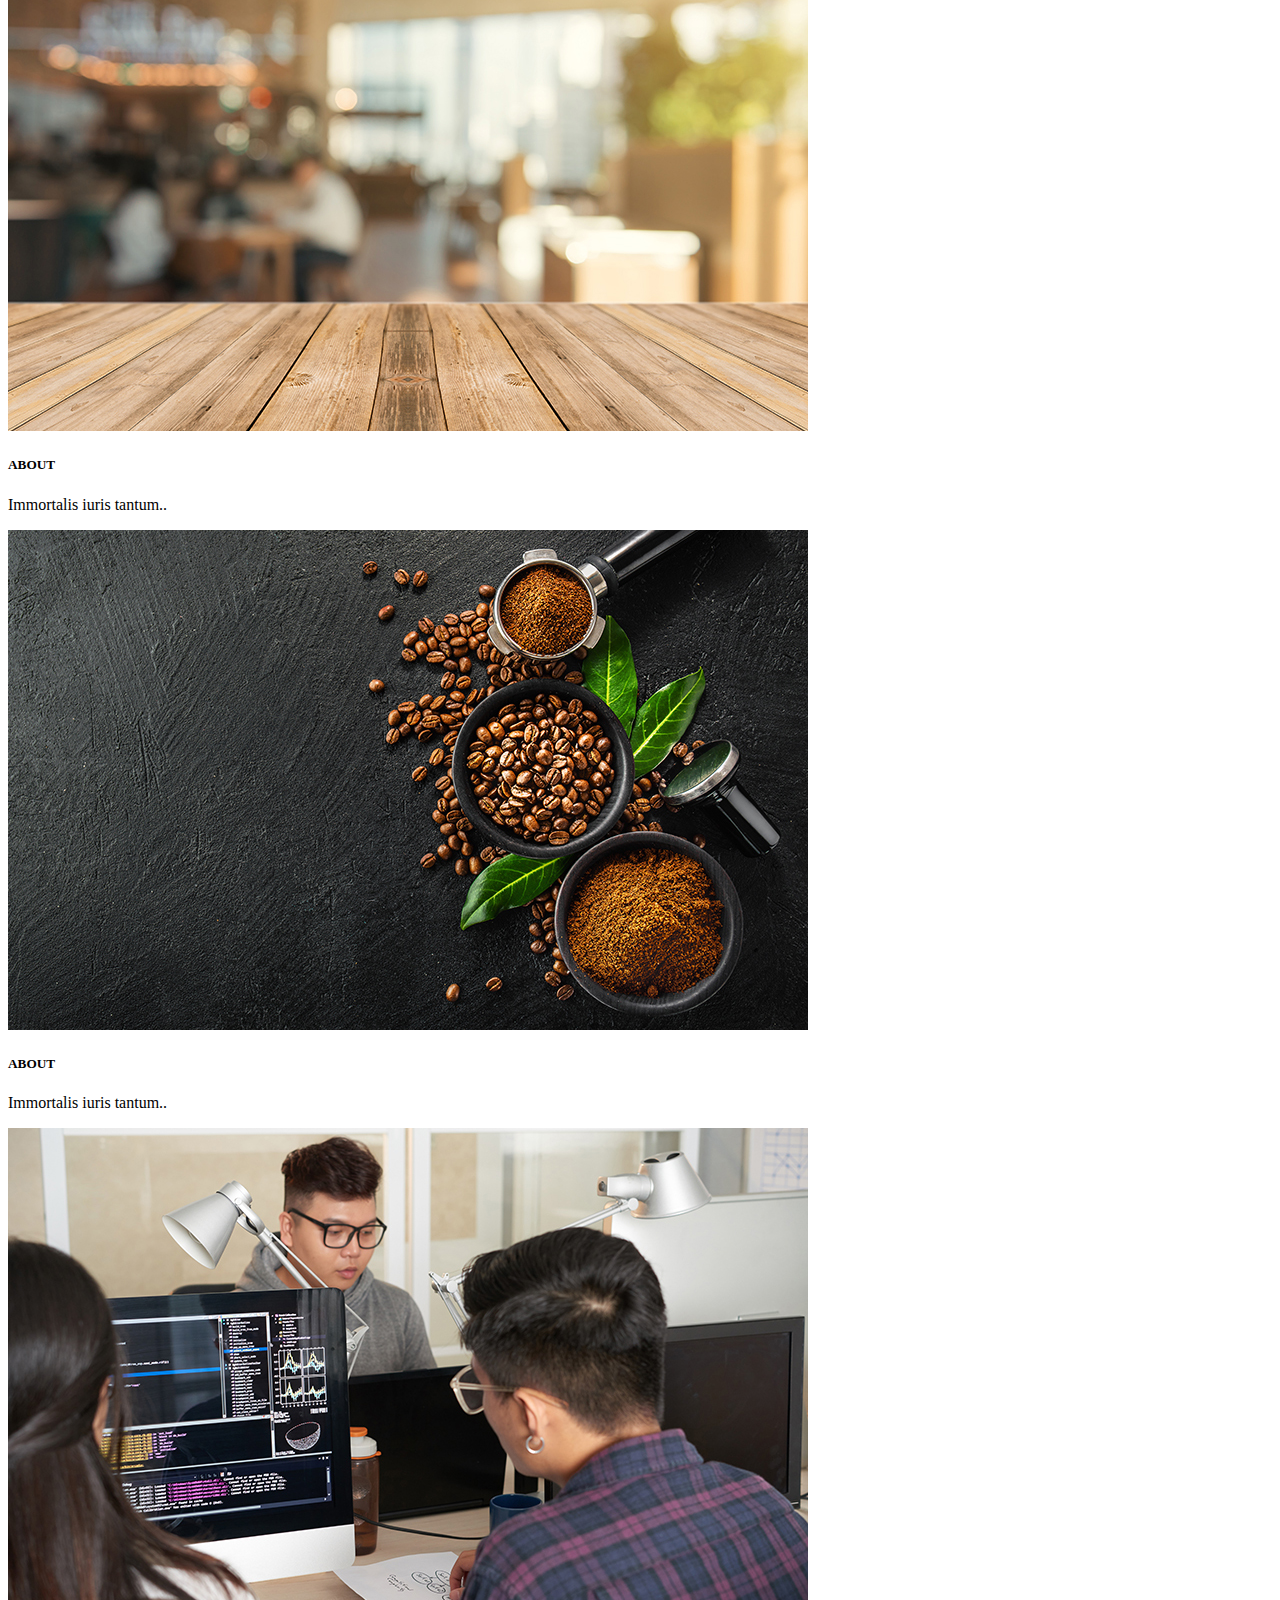
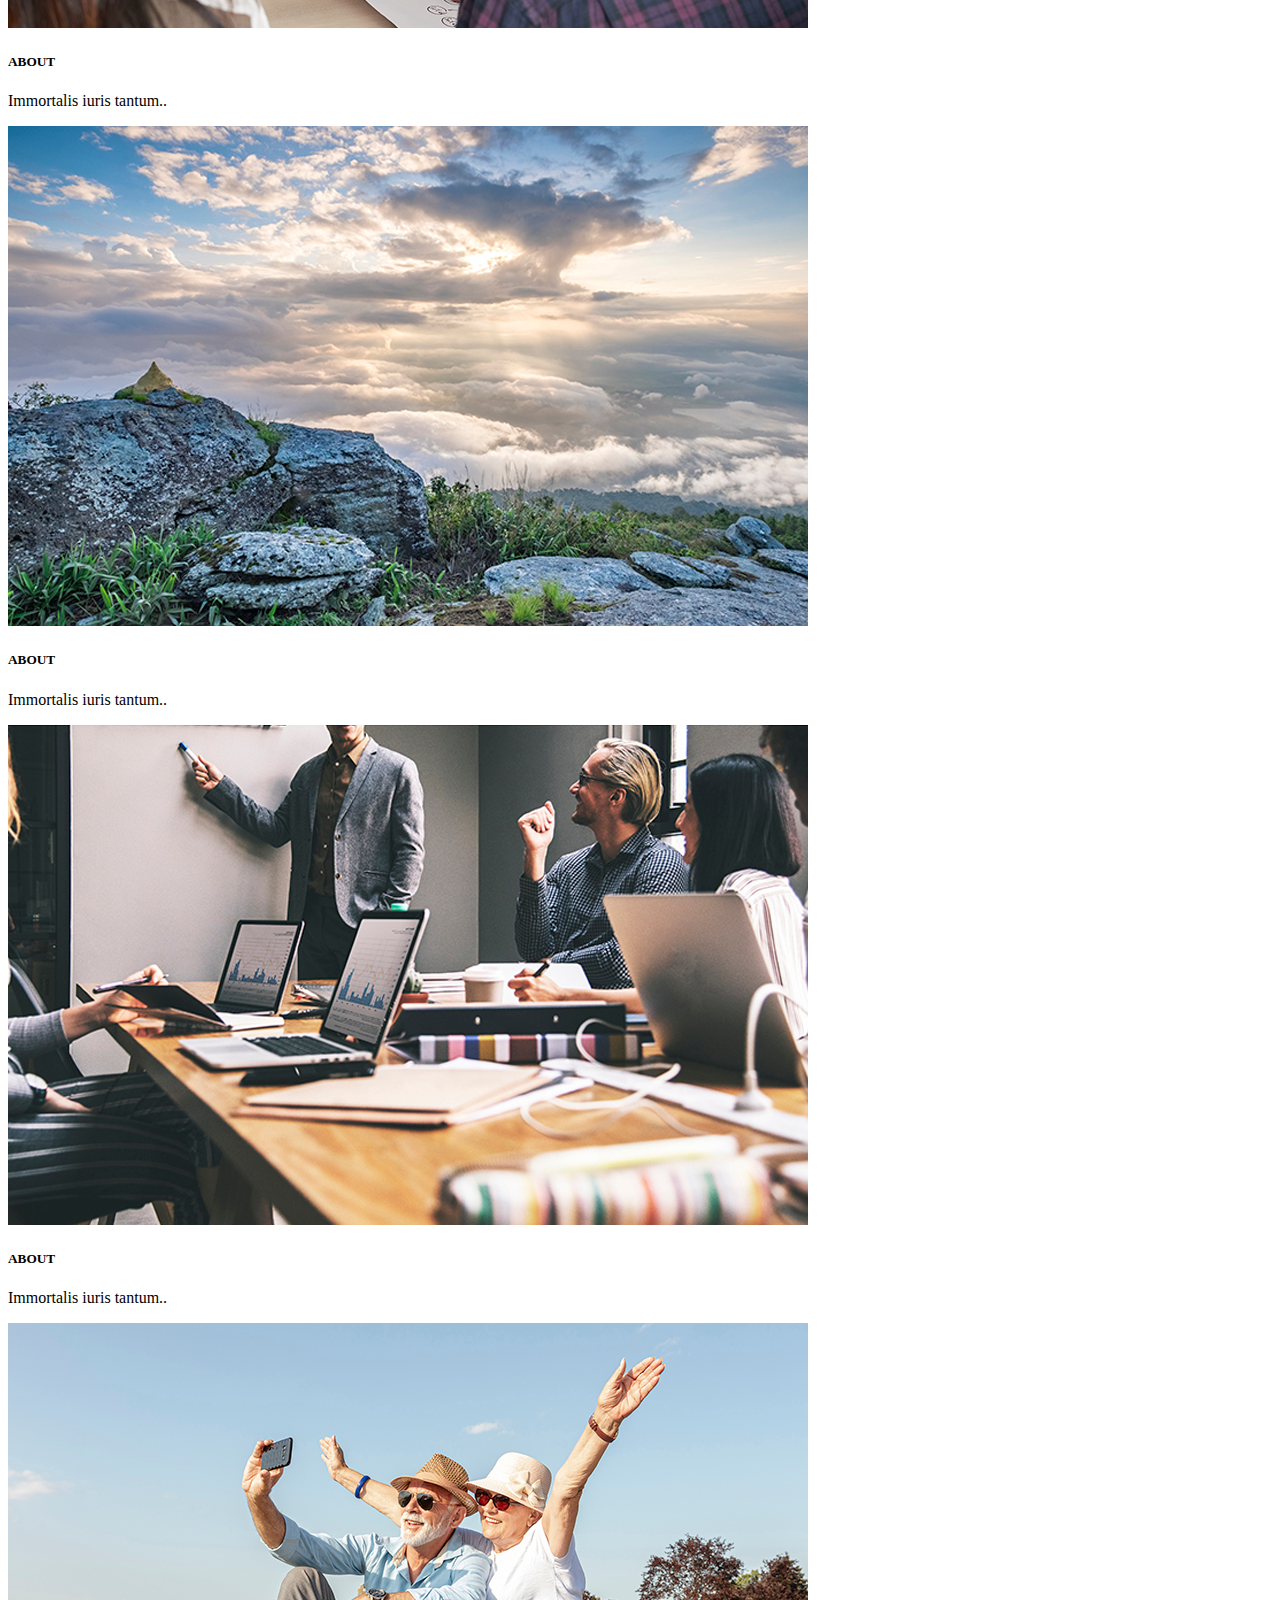
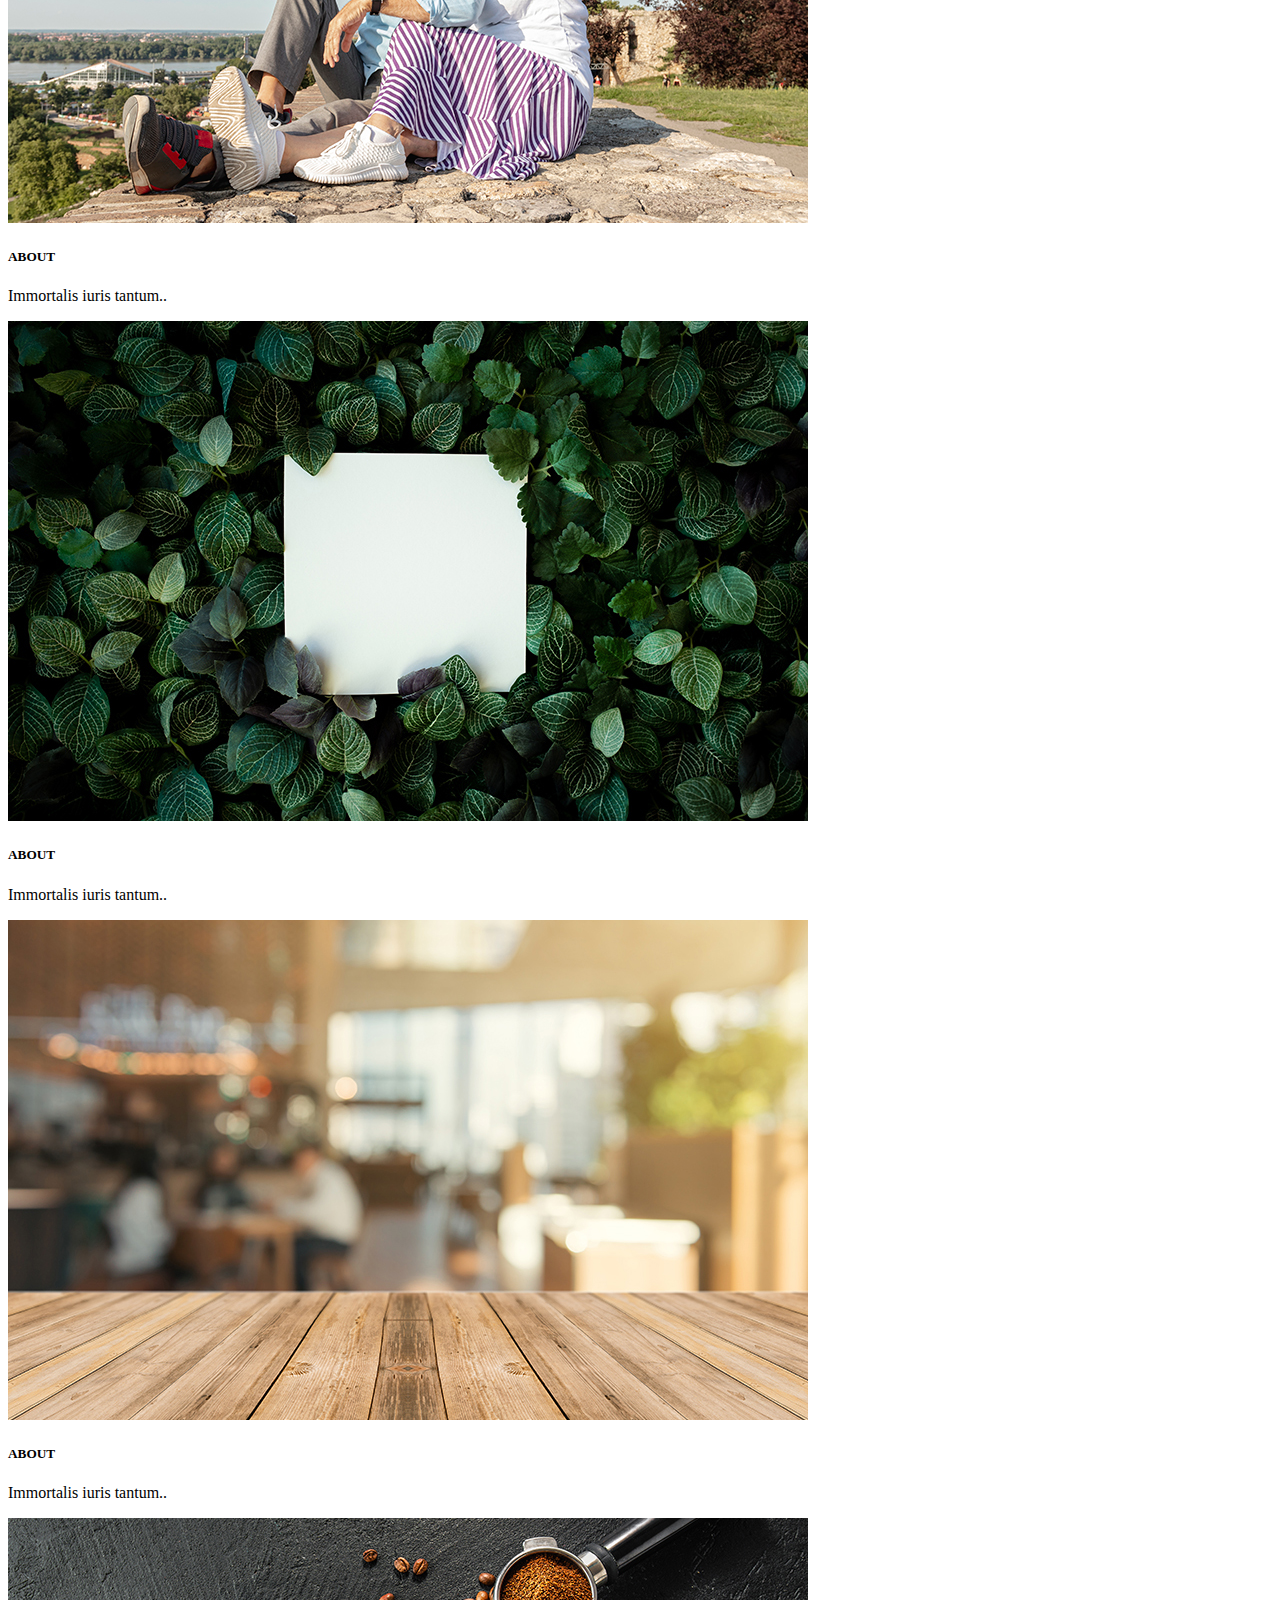
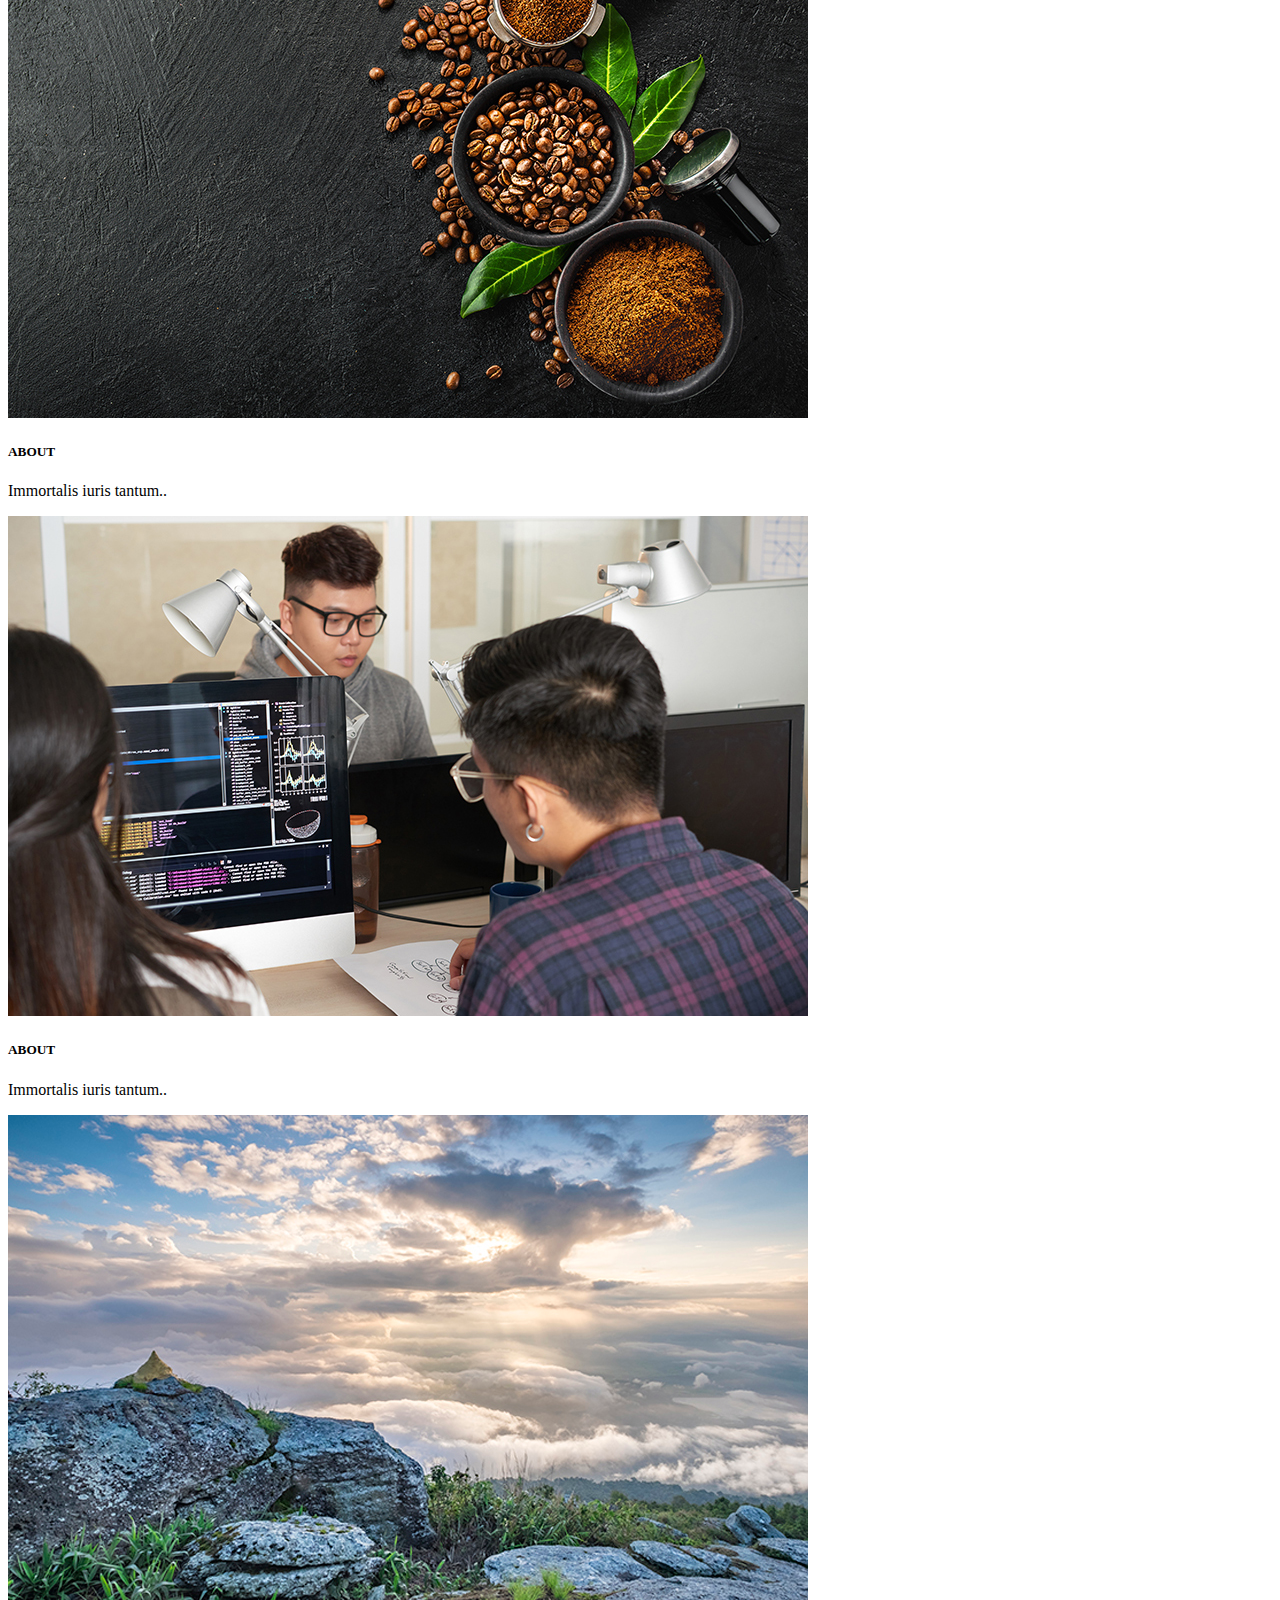
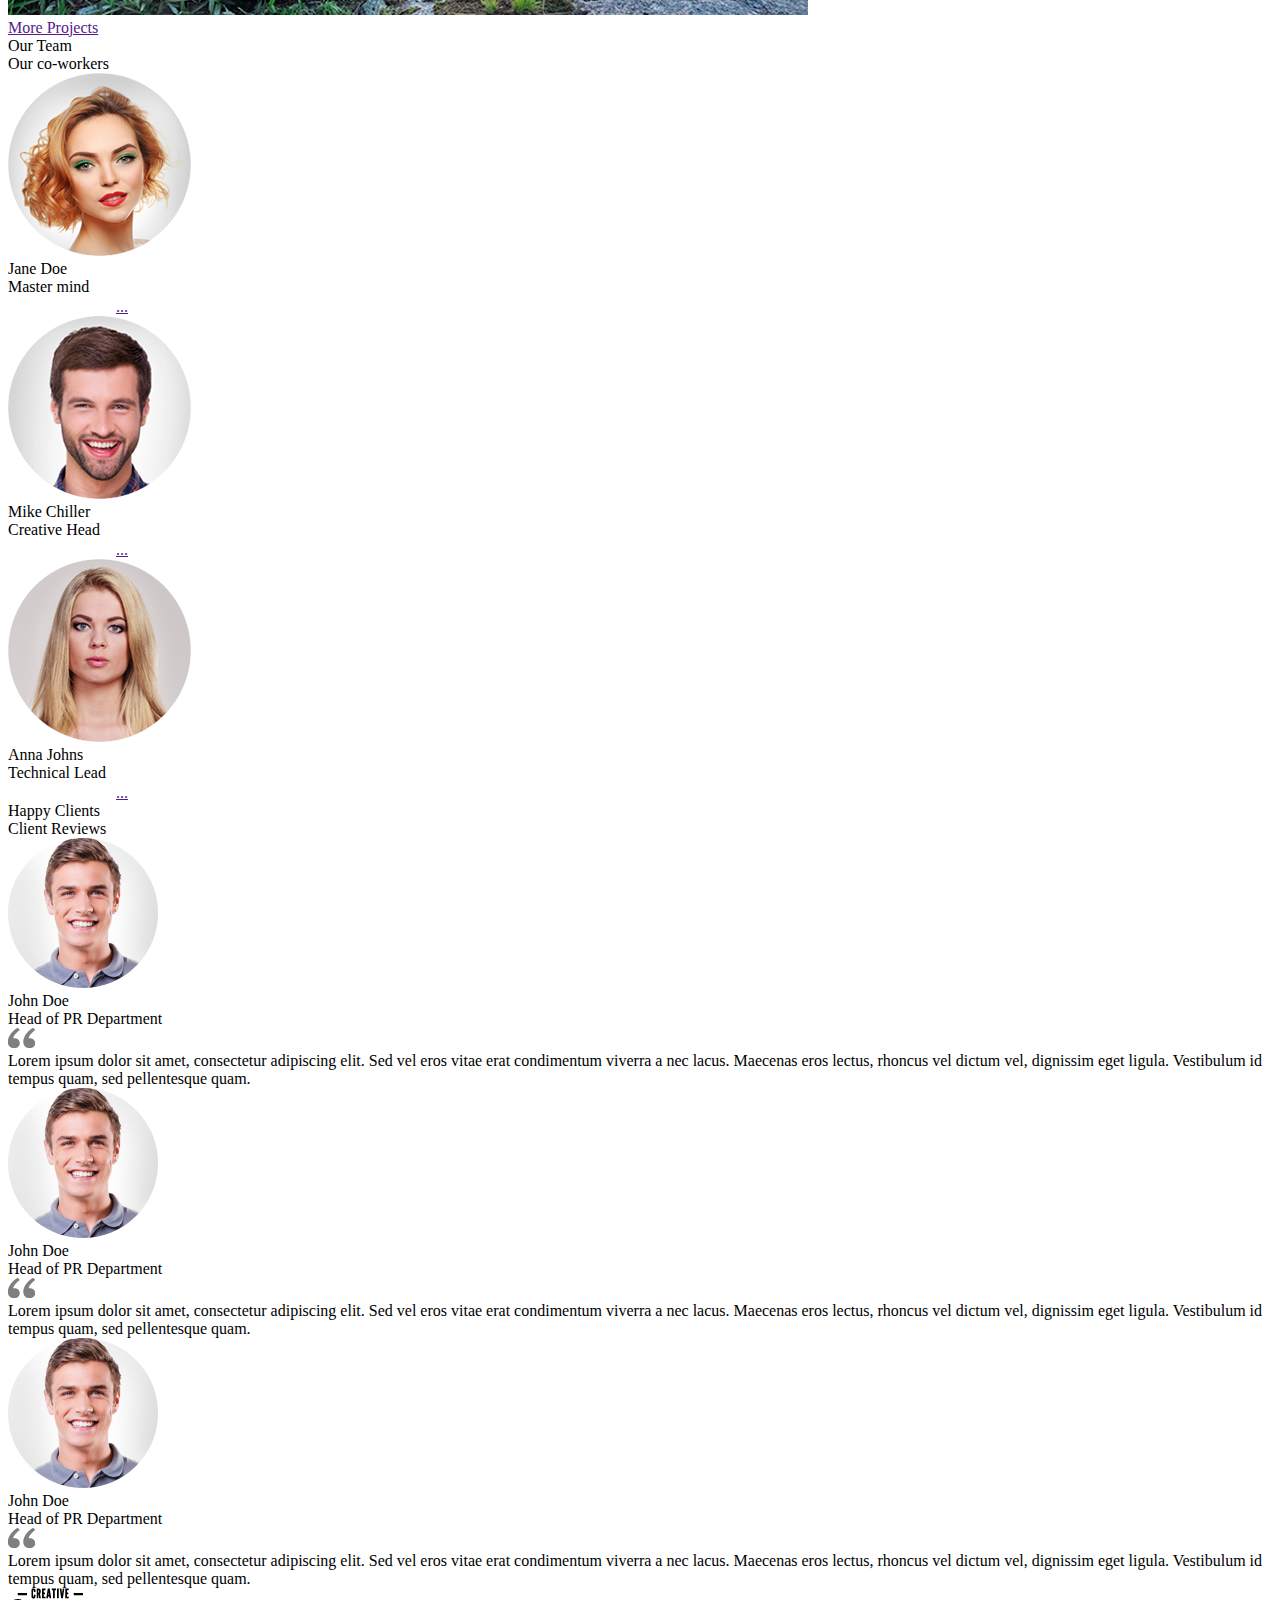
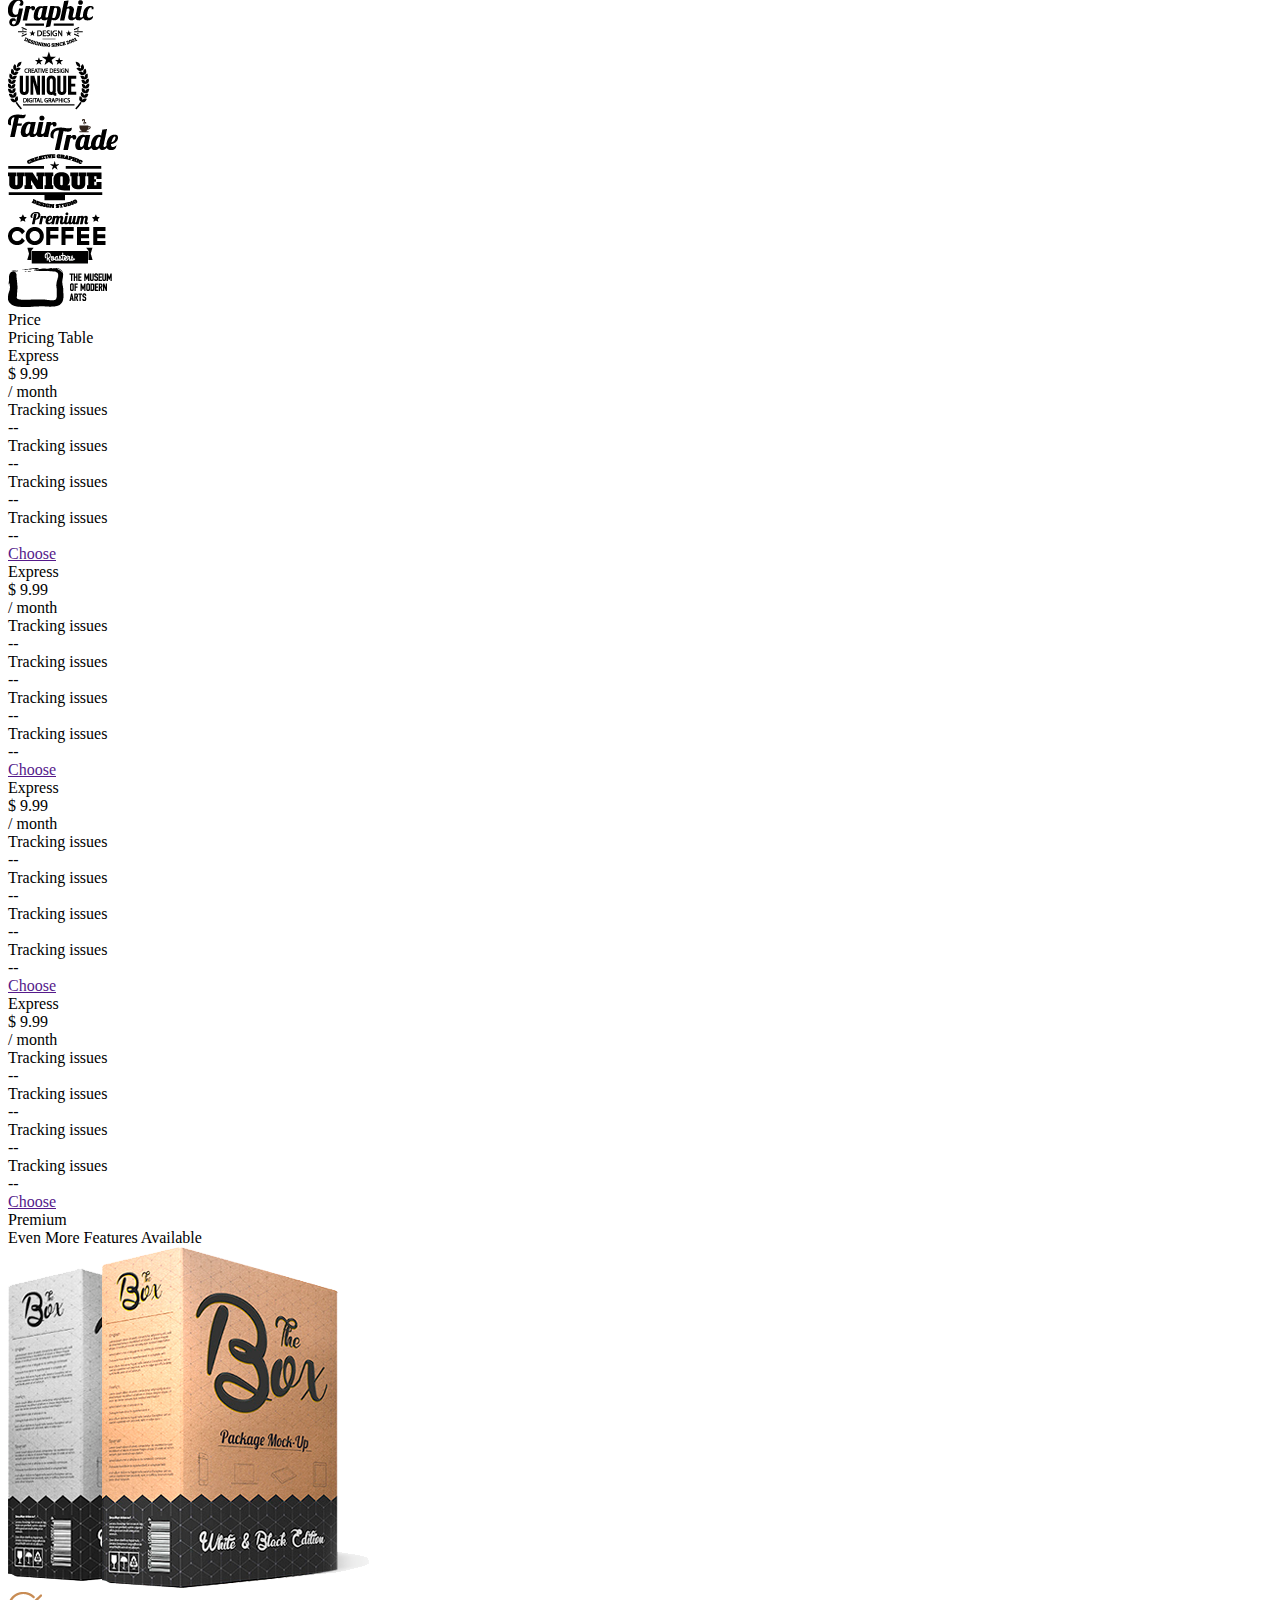
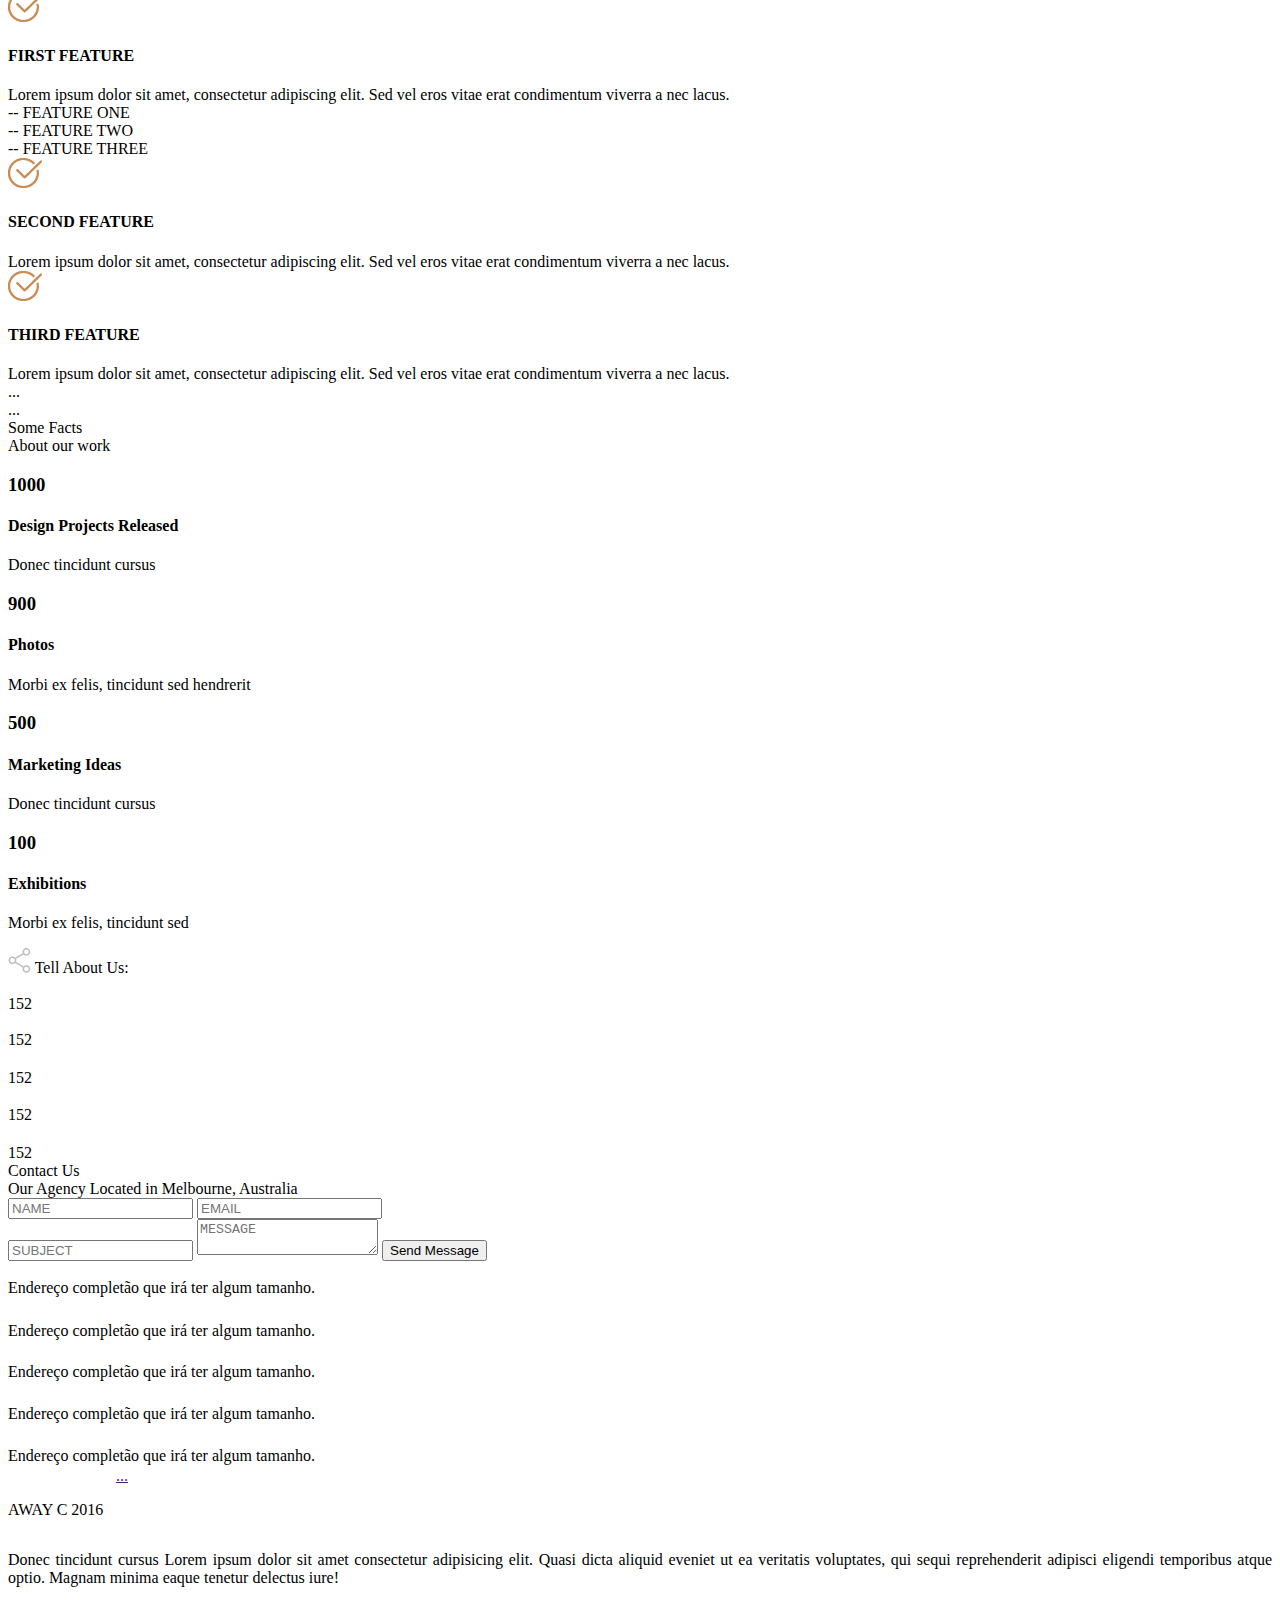
==== commit 644f1049: "Update index.html" ====
--- a/docs/index.html
+++ b/docs/index.html
@@ -8,7 +8,7 @@
     <link rel="preconnect" href="https://fonts.googleapis.com">
     <link rel="preconnect" href="https://fonts.gstatic.com" crossorigin>
     <link href="https://fonts.googleapis.com/css2?family=Montserrat:wght@300;400;600;700&display=swap" rel="stylesheet">
-    <link rel="stylesheet" type="text/css" href="../assets/css/style.css">
+    <link rel="stylesheet" type="text/css" href="./assets/css/style.css">
 </head>
 
 <body>
@@ -649,4 +649,4 @@
 
 </body>
 
-</html>+</html>
